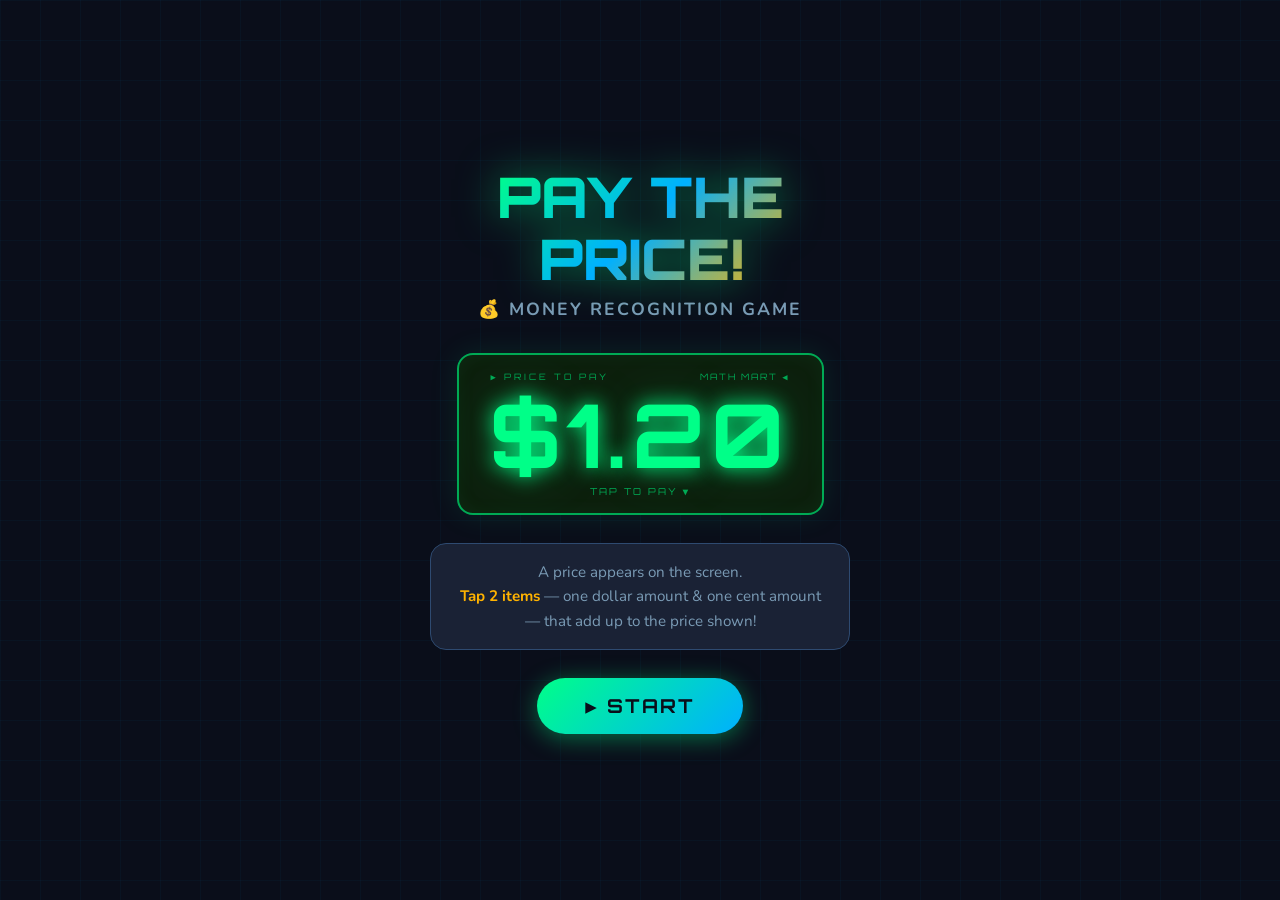
==== index.html @ 7e90ae88 "Add files via upload" ====
<!DOCTYPE html>
<html lang="en">
<head>
<meta charset="UTF-8">
<meta name="viewport" content="width=device-width, initial-scale=1.0, user-scalable=no">
<title>Pay the Price! 💰</title>
<link href="https://fonts.googleapis.com/css2?family=Orbitron:wght@400;700;900&family=Nunito:wght@400;700;800;900&display=swap" rel="stylesheet">
<style>
  /* ===== CSS VARIABLES ===== */
  :root {
    --bg: #0a0e1a;
    --panel: #111827;
    --panel2: #1a2235;
    --vfd-bg: #0d1f0d;
    --vfd-glow: #00ff88;
    --vfd-dim: #00aa55;
    --amber: #ffb300;
    --amber-glow: #ff8c00;
    --red: #ff3d5a;
    --green: #00e676;
    --blue: #00b0ff;
    --card-bg: #1e2d45;
    --card-border: #2e4a70;
    --card-hover: #243555;
    --selected: #00b0ff;
    --selected-bg: #0a2540;
    --correct: #00e676;
    --wrong: #ff3d5a;
    --text: #e8f4ff;
    --text-dim: #7a9bb5;
    --shadow: 0 8px 32px rgba(0,0,0,0.6);
    --radius: 16px;
    --radius-sm: 10px;
  }

  /* ===== RESET & BASE ===== */
  *, *::before, *::after { box-sizing: border-box; margin: 0; padding: 0; }

  html, body {
    width: 100%; height: 100%;
    /* Account for CodePen's ~45px top bar */
    max-height: 100dvh;
    overflow: hidden;
    background: var(--bg);
    font-family: 'Nunito', sans-serif;
    color: var(--text);
    -webkit-tap-highlight-color: transparent;
    user-select: none;
  }

  /* ===== SCREEN SYSTEM ===== */
  .screen {
    position: absolute;
    inset: 0;
    display: flex;
    flex-direction: column;
    align-items: center;
    justify-content: center;
    opacity: 0;
    pointer-events: none;
    transition: opacity 0.4s ease;
  }
  .screen.active {
    opacity: 1;
    pointer-events: all;
  }

  /* ===== BACKGROUND GRID ===== */
  body::before {
    content: '';
    position: fixed;
    inset: 0;
    background-image:
      linear-gradient(rgba(0,176,255,0.04) 1px, transparent 1px),
      linear-gradient(90deg, rgba(0,176,255,0.04) 1px, transparent 1px);
    background-size: 40px 40px;
    pointer-events: none;
    z-index: 0;
  }

  /* ===== LOADING SCREEN ===== */
  #loadingScreen {
    z-index: 100;
    background: var(--bg);
    gap: 24px;
  }
  .loader-title {
    font-family: 'Orbitron', monospace;
    font-size: clamp(1.4rem, 4vw, 2.2rem);
    font-weight: 900;
    color: var(--vfd-glow);
    text-shadow: 0 0 20px var(--vfd-glow);
    letter-spacing: 2px;
  }
  .loader-bar-wrap {
    width: min(320px, 80vw);
    height: 8px;
    background: #1a2235;
    border-radius: 4px;
    overflow: hidden;
    border: 1px solid #2e4a70;
  }
  .loader-bar {
    height: 100%;
    width: 0%;
    background: linear-gradient(90deg, var(--vfd-glow), var(--blue));
    border-radius: 4px;
    transition: width 0.2s ease;
    box-shadow: 0 0 10px var(--vfd-glow);
  }
  .loader-label {
    font-size: 0.85rem;
    color: var(--text-dim);
    font-weight: 700;
    letter-spacing: 1px;
  }

  /* ===== START SCREEN ===== */
  #startScreen {
    z-index: 10;
    gap: 0;
    padding: 20px;
  }
  .start-logo {
    font-family: 'Orbitron', monospace;
    font-weight: 900;
    font-size: clamp(1.8rem, 6vw, 3.5rem);
    background: linear-gradient(135deg, var(--vfd-glow) 0%, var(--blue) 50%, var(--amber) 100%);
    -webkit-background-clip: text;
    -webkit-text-fill-color: transparent;
    background-clip: text;
    text-shadow: none;
    filter: drop-shadow(0 0 20px rgba(0,255,136,0.5));
    text-align: center;
    line-height: 1.1;
    margin-bottom: 8px;
  }
  .start-tagline {
    font-size: clamp(0.9rem, 2.5vw, 1.1rem);
    color: var(--text-dim);
    font-weight: 700;
    letter-spacing: 2px;
    text-transform: uppercase;
    margin-bottom: 32px;
    text-align: center;
  }
  .start-demo {
    background: var(--vfd-bg);
    border: 2px solid var(--vfd-dim);
    border-radius: var(--radius);
    padding: 16px 32px;
    margin-bottom: 28px;
    text-align: center;
    box-shadow: 0 0 30px rgba(0,255,136,0.1), inset 0 0 20px rgba(0,255,136,0.05);
  }
  .start-demo-label {
    font-family: 'Orbitron', monospace;
    font-size: 0.7rem;
    color: var(--vfd-dim);
    letter-spacing: 3px;
    margin-bottom: 4px;
  }
  .start-demo-price {
    font-family: 'Orbitron', monospace;
    font-size: clamp(2rem, 6vw, 3rem);
    color: var(--vfd-glow);
    font-weight: 700;
    text-shadow: 0 0 20px var(--vfd-glow), 0 0 40px rgba(0,255,136,0.3);
    letter-spacing: 4px;
  }
  .instructions {
    background: var(--panel2);
    border: 1px solid var(--card-border);
    border-radius: var(--radius);
    padding: 16px 20px;
    margin-bottom: 28px;
    max-width: 420px;
    width: 100%;
  }
  .instructions p {
    font-size: clamp(0.85rem, 2.2vw, 0.95rem);
    color: var(--text-dim);
    line-height: 1.6;
    text-align: center;
  }
  .instructions strong { color: var(--amber); }

  .btn-start {
    font-family: 'Orbitron', monospace;
    font-size: clamp(1rem, 3vw, 1.2rem);
    font-weight: 700;
    letter-spacing: 2px;
    color: var(--bg);
    background: linear-gradient(135deg, var(--vfd-glow), var(--blue));
    border: none;
    border-radius: 50px;
    padding: 16px 48px;
    cursor: pointer;
    transition: transform 0.15s, box-shadow 0.15s, filter 0.15s;
    box-shadow: 0 4px 24px rgba(0,255,136,0.4), 0 0 0 0 rgba(0,255,136,0);
    min-height: 56px;
    min-width: 180px;
  }
  .btn-start:hover { transform: translateY(-2px); filter: brightness(1.1); box-shadow: 0 8px 32px rgba(0,255,136,0.5); }
  .btn-start:active { transform: translateY(0px) scale(0.97); }

  /* ===== GAME SCREEN ===== */
  #gameScreen {
    z-index: 10;
    justify-content: flex-start;
    padding: 0;
    gap: 0;
  }
  .game-wrapper {
    width: 100%;
    height: 100%;
    display: flex;
    flex-direction: column;
    padding: 8px 10px 6px;
    gap: 7px;
    max-width: 600px;
    margin: 0 auto;
  }



  /* ===== SEGMENTED PROGRESS BAR ===== */
  .seg-progress {
    display: flex;
    gap: 4px;
    flex-shrink: 0;
    align-items: center;
  }
  .seg {
    flex: 1;
    height: 28px;
    border-radius: 6px;
    background: var(--panel2);
    border: 1.5px solid var(--card-border);
    display: flex;
    align-items: center;
    justify-content: center;
    font-family: 'Orbitron', monospace;
    font-size: 0.6rem;
    font-weight: 700;
    color: var(--text-dim);
    transition: background 0.35s ease, border-color 0.35s ease, color 0.35s ease, box-shadow 0.35s ease;
    overflow: hidden;
  }
  .seg.done {
    background: var(--vfd-glow);
    border-color: var(--vfd-glow);
    color: #0a0e1a;
    box-shadow: 0 0 8px rgba(0,255,136,0.5);
  }
  .seg.done .seg-num { display: none; }
  .seg.done::after { content: '✓'; font-size: 0.72rem; font-weight: 900; }

  /* VFD DISPLAY */
  .vfd-display {
    background: var(--vfd-bg);
    border: 2px solid var(--vfd-dim);
    border-radius: var(--radius);
    padding: 14px 16px;
    text-align: center;
    flex-shrink: 0;
    position: relative;
    box-shadow: 0 0 24px rgba(0,255,136,0.12), inset 0 0 16px rgba(0,255,136,0.05);
    overflow: hidden;
  }
  .vfd-display::before {
    content: '';
    position: absolute;
    inset: 0;
    background: repeating-linear-gradient(
      0deg,
      transparent,
      transparent 3px,
      rgba(0,0,0,0.1) 3px,
      rgba(0,0,0,0.1) 4px
    );
    pointer-events: none;
  }
  .vfd-label-row {
    display: flex;
    justify-content: space-between;
    align-items: center;
    margin-bottom: 4px;
  }
  .vfd-label {
    font-family: 'Orbitron', monospace;
    font-size: 0.55rem;
    color: var(--vfd-dim);
    letter-spacing: 3px;
    text-transform: uppercase;
  }
  .vfd-store {
    font-family: 'Orbitron', monospace;
    font-size: 0.55rem;
    color: var(--vfd-dim);
    letter-spacing: 2px;
  }
  .vfd-price {
    font-family: 'Orbitron', monospace;
    font-size: clamp(3rem, 11vw, 5.5rem);
    font-weight: 700;
    color: var(--vfd-glow);
    text-shadow: 0 0 20px var(--vfd-glow), 0 0 60px rgba(0,255,136,0.2);
    letter-spacing: 6px;
    line-height: 1.1;
    transition: all 0.2s ease;
  }
  .vfd-price.flash {
    animation: priceFlash 0.4s ease;
  }
  @keyframes priceFlash {
    0% { opacity: 1; }
    30% { opacity: 0.1; color: #fff; }
    60% { opacity: 0.6; }
    100% { opacity: 1; }
  }
  .vfd-subtext {
    font-family: 'Orbitron', monospace;
    font-size: 0.6rem;
    color: var(--vfd-dim);
    letter-spacing: 2px;
    margin-top: 2px;
  }

  /* SELECTION TRAY */
  .selection-tray {
    display: flex;
    align-items: center;
    justify-content: center;
    gap: 12px;
    flex-shrink: 0;
    min-height: 48px;
  }
  .tray-slot {
    width: clamp(70px, 18vw, 100px);
    height: clamp(56px, 14vw, 80px);
    border: 2px dashed var(--card-border);
    border-radius: var(--radius-sm);
    display: flex;
    align-items: center;
    justify-content: center;
    background: var(--panel2);
    position: relative;
    transition: all 0.2s ease;
  }
  .tray-slot.filled {
    border-color: var(--selected);
    border-style: solid;
    background: var(--selected-bg);
    box-shadow: 0 0 14px rgba(0,176,255,0.3);
  }
  .tray-slot img {
    width: 80%;
    height: 80%;
    object-fit: contain;
    filter: drop-shadow(0 2px 6px rgba(0,0,0,0.5));
  }
  .tray-label {
    font-family: 'Orbitron', monospace;
    font-size: clamp(0.6rem, 1.5vw, 0.7rem);
    font-weight: 700;
    color: var(--selected);
    text-align: center;
    margin-top: 4px;
    min-height: 14px;
  }
  .tray-plus {
    font-size: 1.4rem;
    color: var(--card-border);
    font-weight: 900;
  }
  .tray-eq {
    font-size: 1.4rem;
    color: var(--card-border);
    font-weight: 900;
  }
  .tray-total {
    font-family: 'Orbitron', monospace;
    font-size: clamp(0.85rem, 2.5vw, 1rem);
    font-weight: 700;
    color: var(--text-dim);
    min-width: 70px;
    text-align: left;
  }
  .tray-total.match { color: var(--correct); text-shadow: 0 0 10px var(--correct); }
  .tray-wrapper {
    display: flex;
    flex-direction: column;
    align-items: center;
  }

  /* money-grid kept for compatibility but layout now uses .money-zone/.money-row */
  .money-grid { display: none; }
  .money-card {
    background: var(--card-bg);
    border: 2px solid var(--card-border);
    border-radius: var(--radius-sm);
    display: flex;
    align-items: center;
    justify-content: center;
    cursor: pointer;
    transition: transform 0.12s ease, box-shadow 0.12s ease, background 0.12s ease, border-color 0.12s ease;
    padding: 6px;
    position: relative;
    overflow: hidden;
    min-height: 44px;
  }
  .money-card:hover {
    transform: translateY(-2px);
    background: var(--card-hover);
    box-shadow: 0 6px 20px rgba(0,0,0,0.4);
    border-color: #4a7aaa;
  }
  .money-card:active { transform: scale(0.95); }
  .money-card.selected {
    background: var(--selected-bg);
    border-color: var(--selected);
    box-shadow: 0 0 16px rgba(0,176,255,0.35), inset 0 0 12px rgba(0,176,255,0.05);
  }
  .money-card.correct-flash {
    animation: correctFlash 0.5s ease forwards;
  }
  .money-card.wrong-flash {
    animation: wrongFlash 0.5s ease forwards;
  }
  @keyframes correctFlash {
    0% { background: var(--selected-bg); }
    30% { background: rgba(0,230,118,0.3); border-color: var(--correct); box-shadow: 0 0 24px rgba(0,230,118,0.5); }
    100% { background: var(--selected-bg); }
  }
  @keyframes wrongFlash {
    0% { background: var(--selected-bg); }
    30% { background: rgba(255,61,90,0.3); border-color: var(--wrong); box-shadow: 0 0 24px rgba(255,61,90,0.5); }
    100% { background: var(--card-bg); border-color: var(--card-border); }
  }
  .money-card.disabled {
    opacity: 0.4;
    cursor: not-allowed;
    pointer-events: none;
  }
  .money-card img {
    width: 100%;
    height: 100%;
    object-fit: contain;
    filter: drop-shadow(0 2px 6px rgba(0,0,0,0.4));
    pointer-events: none;
    display: block;
  }
  /* Coins (all cents + $1 coin) are smaller than notes — scale down */
  .money-card.cents-type img,
  .money-card.coin-type img {
    width: 72%;
    height: 72%;
  }
  /* Hide labels — image-only cards */
  .money-card-label { display: none; }
  .money-card.cents-type { border-color: rgba(255,179,0,0.25); }
  .money-card.dollars-type { border-color: rgba(0,176,255,0.2); }
  .money-card.coin-type { border-color: rgba(0,176,255,0.2); }

  /* ===== MONEY ZONE SEPARATOR ===== */
  .money-zone {
    flex: 1;
    min-height: 0;
    display: flex;
    flex-direction: column;
    background: #0d1628;
    border: 1.5px solid #1e3050;
    border-radius: var(--radius);
    padding: 8px;
    gap: 6px;
    position: relative;
  }
  .money-zone-label {
    font-family: 'Orbitron', monospace;
    font-size: 0.5rem;
    font-weight: 700;
    letter-spacing: 3px;
    color: #2a4060;
    text-align: center;
    text-transform: uppercase;
    flex-shrink: 0;
  }
  .money-row {
    display: grid;
    grid-template-columns: repeat(4, 1fr);
    gap: 6px;
    flex: 1;
    min-height: 0;
  }

  /* FEEDBACK OVERLAY */
  .feedback-overlay {
    position: absolute;
    inset: 0;
    display: flex;
    flex-direction: column;
    align-items: center;
    justify-content: center;
    gap: 8px;
    background: rgba(10,14,26,0.88);
    border-radius: var(--radius);
    opacity: 0;
    pointer-events: none;
    transition: opacity 0.2s ease;
    z-index: 20;
    backdrop-filter: blur(4px);
  }
  .feedback-overlay.show { opacity: 1; pointer-events: all; }
  .feedback-emoji { font-size: clamp(2.5rem, 8vw, 4rem); animation: popIn 0.3s cubic-bezier(0.34,1.56,0.64,1); }
  .feedback-msg {
    font-family: 'Orbitron', monospace;
    font-size: clamp(1.2rem, 4vw, 1.8rem);
    font-weight: 900;
    letter-spacing: 2px;
    text-align: center;
  }
  .feedback-msg.correct { color: var(--correct); text-shadow: 0 0 20px var(--correct); }
  .feedback-msg.wrong { color: var(--wrong); text-shadow: 0 0 20px var(--wrong); }
  .feedback-sub {
    font-size: clamp(0.75rem, 2vw, 0.9rem);
    color: var(--text-dim);
    font-weight: 700;
    text-align: center;
  }
  .btn-next {
    font-family: 'Orbitron', monospace;
    font-size: 0.9rem;
    font-weight: 700;
    letter-spacing: 1px;
    color: var(--bg);
    background: var(--vfd-glow);
    border: none;
    border-radius: 50px;
    padding: 12px 32px;
    cursor: pointer;
    margin-top: 8px;
    min-height: 48px;
    transition: transform 0.15s, filter 0.15s;
    box-shadow: 0 4px 16px rgba(0,255,136,0.3);
  }
  .btn-next:hover { filter: brightness(1.1); transform: translateY(-1px); }
  .btn-next:active { transform: scale(0.96); }
  @keyframes popIn {
    0% { transform: scale(0); }
    100% { transform: scale(1); }
  }

  /* RESULT SCREEN */
  #resultScreen {
    z-index: 10;
    gap: 20px;
    padding: 20px;
  }
  .result-trophy { font-size: clamp(3rem, 10vw, 5rem); animation: bounce 0.6s cubic-bezier(0.34,1.56,0.64,1); }
  @keyframes bounce {
    0% { transform: scale(0) rotate(-10deg); }
    100% { transform: scale(1) rotate(0deg); }
  }
  .result-title {
    font-family: 'Orbitron', monospace;
    font-size: clamp(1.4rem, 5vw, 2.2rem);
    font-weight: 900;
    color: var(--vfd-glow);
    text-shadow: 0 0 20px var(--vfd-glow);
    letter-spacing: 3px;
    text-align: center;
  }
  .result-score-wrap {
    background: var(--panel2);
    border: 1px solid var(--card-border);
    border-radius: var(--radius);
    padding: 20px 32px;
    text-align: center;
  }
  .result-score-label { font-size: 0.75rem; font-weight: 800; color: var(--text-dim); letter-spacing: 3px; text-transform: uppercase; margin-bottom: 4px; }
  .result-score-num {
    font-family: 'Orbitron', monospace;
    font-size: clamp(2.5rem, 8vw, 4rem);
    font-weight: 900;
    color: var(--amber);
    text-shadow: 0 0 20px rgba(255,179,0,0.5);
  }
  .result-sub { font-size: 0.9rem; color: var(--text-dim); font-weight: 700; margin-top: 4px; }
  .result-stars { font-size: 2rem; letter-spacing: 4px; margin-top: 4px; }
  .btn-play-again {
    font-family: 'Orbitron', monospace;
    font-size: clamp(0.9rem, 2.5vw, 1.1rem);
    font-weight: 700;
    letter-spacing: 2px;
    color: var(--bg);
    background: linear-gradient(135deg, var(--vfd-glow), var(--blue));
    border: none;
    border-radius: 50px;
    padding: 16px 40px;
    cursor: pointer;
    transition: transform 0.15s, filter 0.15s, box-shadow 0.15s;
    box-shadow: 0 4px 24px rgba(0,255,136,0.4);
    min-height: 56px;
    min-width: 180px;
  }
  .btn-play-again:hover { transform: translateY(-2px); filter: brightness(1.1); }
  .btn-play-again:active { transform: scale(0.97); }

  /* PARTICLES */
  .particle {
    position: fixed;
    pointer-events: none;
    font-size: 1.4rem;
    z-index: 999;
    animation: particleFly 0.8s ease-out forwards;
  }
  @keyframes particleFly {
    0% { transform: translate(0, 0) scale(1); opacity: 1; }
    100% { transform: translate(var(--dx), var(--dy)) scale(0.3); opacity: 0; }
  }



  /* RESPONSIVE TWEAKS */
  .screen { top: 0; }

  @media (max-height: 620px) {
    .game-wrapper { padding: 5px 8px 4px; gap: 5px; }
    .vfd-display { padding: 6px 12px; }
    .vfd-price { font-size: clamp(1.8rem, 6vw, 2.8rem); }
    .seg { height: 22px; font-size: 0.55rem; }
    .money-zone { padding: 5px; gap: 4px; }
    .money-row { gap: 4px; }
    .tray-slot { width: clamp(52px, 14vw, 76px); height: clamp(42px, 11vw, 62px); }
  }
</style>
</head>
<body>

<!-- ===== LOADING SCREEN ===== -->
<div class="screen active" id="loadingScreen">
  <div class="loader-title">PAY THE PRICE!</div>
  <div class="loader-bar-wrap"><div class="loader-bar" id="loaderBar"></div></div>
  <div class="loader-label" id="loaderLabel">LOADING ASSETS...</div>
</div>

<!-- ===== START SCREEN ===== -->
<div class="screen" id="startScreen">
  <div class="start-logo">PAY THE<br>PRICE!</div>
  <div class="start-tagline">💰 Money Recognition Game</div>
  <div class="start-demo">
    <div class="vfd-label-row">
      <div class="vfd-label">▶ PRICE TO PAY</div>
      <div class="vfd-store">MATH MART ◀</div>
    </div>
    <div class="vfd-price">$1.20</div>
    <div class="vfd-subtext">TAP TO PAY ▼</div>
  </div>
  <div class="instructions">
    <p>A price appears on the screen.<br>
    <strong>Tap 2 items</strong> — one dollar amount &amp; one cent amount — that add up to the price shown!</p>
  </div>
  <button class="btn-start" id="btnStart" onclick="startGame()">▶ START</button>
</div>

<!-- ===== GAME SCREEN ===== -->
<div class="screen" id="gameScreen">
  <div class="game-wrapper">

    <!-- Segmented Progress Bar -->
    <div class="seg-progress" id="segProgress"></div>

    <!-- VFD Display -->
    <div class="vfd-display">
      <div class="vfd-label-row">
        <div class="vfd-label">▶ PRICE TO PAY</div>
        <div class="vfd-store">MATH MART ◀</div>
      </div>
      <div class="vfd-price" id="priceDisplay">$1.05</div>
      <div class="vfd-subtext" id="vfdSub">SELECT YOUR PAYMENT ▼</div>
    </div>

    <!-- Selection Tray -->
    <div class="selection-tray">
      <div style="display:flex;flex-direction:column;align-items:center;">
        <div class="tray-slot" id="tray0"></div>
        <div class="tray-label" id="trayLabel0"></div>
      </div>
      <div class="tray-plus">+</div>
      <div style="display:flex;flex-direction:column;align-items:center;">
        <div class="tray-slot" id="tray1"></div>
        <div class="tray-label" id="trayLabel1"></div>
      </div>
      <div class="tray-eq">=</div>
      <div class="tray-total" id="trayTotal">?</div>
    </div>

    <!-- Money Zone: fixed positions, dollars top / cents bottom -->
    <div class="money-zone">
      <div class="money-zone-label">choose your payment</div>
      <!-- Row 1: dollar notes/coins ($1, $2, $5, $10) -->
      <div class="money-row" id="dollarRow"></div>
      <!-- Row 2: cent coins (5c, 10c, 20c, 50c) -->
      <div class="money-row" id="centRow"></div>
    </div>

    <!-- Feedback Overlay -->
    <div class="feedback-overlay" id="feedbackOverlay">
      <div class="feedback-emoji" id="feedbackEmoji">✅</div>
      <div class="feedback-msg" id="feedbackMsg">CORRECT!</div>
      <div class="feedback-sub" id="feedbackSub"></div>
      <button class="btn-next" id="btnNext" onclick="nextRound()">NEXT →</button>
    </div>
  </div>
</div>

<!-- ===== RESULT SCREEN ===== -->
<div class="screen" id="resultScreen">
  <div class="result-trophy" id="resultTrophy">🏆</div>
  <div class="result-title" id="resultTitle">GREAT JOB!</div>
  <div class="result-score-wrap">
    <div class="result-score-label">Final Score</div>
    <div class="result-score-num" id="finalScore">0</div>
    <div class="result-sub" id="resultSub">out of 10 rounds</div>
    <div class="result-stars" id="resultStars">⭐⭐⭐</div>
  </div>
  <button class="btn-play-again" onclick="restartGame()">▶ PLAY AGAIN</button>
</div>

<script>
// ===================================================
// ASSET DEFINITIONS
// ===================================================
const MONEY = [
  { id: 'c5',   label: '5¢',   value: 5,    cents: true,  img: 'https://i.postimg.cc/k4Wpcs5P/5-cents.png' },
  { id: 'c10',  label: '10¢',  value: 10,   cents: true,  img: 'https://i.postimg.cc/tTFM5kgy/10-cents.png' },
  { id: 'c20',  label: '20¢',  value: 20,   cents: true,  img: 'https://i.postimg.cc/bJ1BTgvq/20-cents.png' },
  { id: 'c50',  label: '50¢',  value: 50,   cents: true,  img: 'https://i.postimg.cc/FR0BZpK9/50-cents.png' },
  { id: 'd1',   label: '$1',   value: 100,  cents: false, img: 'https://i.postimg.cc/Jnj2qxhL/1-dollar.png' },
  { id: 'd2',   label: '$2',   value: 200,  cents: false, img: 'https://i.postimg.cc/MT1FD5Gk/2-dollars.png' },
  { id: 'd5',   label: '$5',   value: 500,  cents: false, img: 'https://i.postimg.cc/XJ9z8Lv0/5-dollars.png' },
  { id: 'd10',  label: '$10',  value: 1000, cents: false, img: 'https://i.postimg.cc/bJ1BTgvp/10-dollars.png' },
];

const DOLLAR_ITEMS = MONEY.filter(m => !m.cents);
const CENT_ITEMS   = MONEY.filter(m => m.cents);

// ===================================================
// GAME STATE
// ===================================================
let state = {
  score: 0,
  round: 0,
  lives: 3,
  totalRounds: 10,
  currentPrice: 0,
  correctDollar: null,
  correctCent: null,
  selection: [],        // array of up to 2 selected money IDs
  locked: false,
  currentOptions: [],
};

// ===================================================
// PRELOAD ASSETS
// ===================================================
function preloadAssets() {
  const bar = document.getElementById('loaderBar');
  const label = document.getElementById('loaderLabel');
  const imgs = MONEY.map(m => m.img);
  let loaded = 0;

  return new Promise((resolve) => {
    if (imgs.length === 0) { resolve(); return; }
    imgs.forEach(src => {
      const img = new Image();
      img.onload = img.onerror = () => {
        loaded++;
        const pct = Math.round((loaded / imgs.length) * 100);
        bar.style.width = pct + '%';
        label.textContent = `LOADING... ${pct}%`;
        if (loaded === imgs.length) {
          label.textContent = 'READY!';
          setTimeout(resolve, 400);
        }
      };
      img.src = src;
    });
  });
}

// ===================================================
// SCREEN MANAGEMENT
// ===================================================
function showScreen(id) {
  document.querySelectorAll('.screen').forEach(s => s.classList.remove('active'));
  document.getElementById(id).classList.add('active');
}

// ===================================================
// GENERATE ROUND
// ===================================================
function generateRound() {
  // Pick a random dollar item and a random cent item
  const dollar = DOLLAR_ITEMS[Math.floor(Math.random() * DOLLAR_ITEMS.length)];
  const cent   = CENT_ITEMS[Math.floor(Math.random() * CENT_ITEMS.length)];
  const total  = dollar.value + cent.value;

  state.correctDollar = dollar;
  state.correctCent   = cent;
  state.currentPrice  = total;
  state.selection     = [];
  state.locked        = false;
  // All 8 cards are always visible — no options list needed
}

function shuffleArray(arr) {
  const a = [...arr];
  for (let i = a.length - 1; i > 0; i--) {
    const j = Math.floor(Math.random() * (i + 1));
    [a[i], a[j]] = [a[j], a[i]];
  }
  return a;
}

// ===================================================
// RENDER GAME UI
// ===================================================
function renderGame() {
  // Price display
  const dollars = Math.floor(state.currentPrice / 100);
  const cents   = state.currentPrice % 100;
  const priceStr = `$${dollars}.${String(cents).padStart(2, '0')}`;
  const el = document.getElementById('priceDisplay');
  el.textContent = priceStr;
  el.classList.remove('flash');
  void el.offsetWidth;
  el.classList.add('flash');

  // Clear any selected/flash states from previous round
  document.querySelectorAll('.money-card').forEach(card => {
    card.classList.remove('selected', 'correct-flash', 'wrong-flash');
  });

  // Tray
  renderTray();

  // Progress
  renderProgress();

  // Hide feedback
  document.getElementById('feedbackOverlay').classList.remove('show');
  document.getElementById('vfdSub').textContent = 'SELECT YOUR PAYMENT ▼';
}

// Build the segmented progress bar DOM (called once at game start)
function buildProgress() {
  const container = document.getElementById('segProgress');
  container.innerHTML = '';
  for (let i = 1; i <= state.totalRounds; i++) {
    const seg = document.createElement('div');
    seg.className = 'seg';
    seg.id = `seg${i}`;
    const num = document.createElement('span');
    num.className = 'seg-num';
    num.textContent = i;
    seg.appendChild(num);
    container.appendChild(seg);
  }
}

// Light up segments equal to current score
function renderProgress() {
  for (let i = 1; i <= state.totalRounds; i++) {
    const seg = document.getElementById(`seg${i}`);
    if (!seg) continue;
    if (i <= state.score) seg.classList.add('done');
    else seg.classList.remove('done');
  }
}

function renderTray() {
  const sel = state.selection;
  const slots = [document.getElementById('tray0'), document.getElementById('tray1')];
  const labels = [document.getElementById('trayLabel0'), document.getElementById('trayLabel1')];
  const totalEl = document.getElementById('trayTotal');

  slots.forEach((slot, i) => {
    slot.innerHTML = '';
    labels[i].textContent = '';
    if (sel[i]) {
      const m = MONEY.find(x => x.id === sel[i]);
      if (m) {
        slot.classList.add('filled');
        const img = document.createElement('img');
        img.src = m.img;
        img.alt = m.label;
        slot.appendChild(img);
        labels[i].textContent = m.label;
      }
    } else {
      slot.classList.remove('filled');
    }
  });

  // Show running total
  if (sel.length === 0) {
    totalEl.textContent = '?';
    totalEl.className = 'tray-total';
  } else if (sel.length === 1) {
    const m = MONEY.find(x => x.id === sel[0]);
    const val = m ? m.value : 0;
    totalEl.textContent = formatMoney(val);
    totalEl.className = 'tray-total';
  } else {
    const vals = sel.map(id => { const m = MONEY.find(x => x.id === id); return m ? m.value : 0; });
    const sum = vals[0] + vals[1];
    totalEl.textContent = formatMoney(sum);
    totalEl.className = sum === state.currentPrice ? 'tray-total match' : 'tray-total';
  }
}

function renderGrid() {
  // Fixed order: dollars top row, cents bottom row — positions never change
  const DOLLAR_ORDER = ['d1', 'd2', 'd5', 'd10'];
  const CENT_ORDER   = ['c5', 'c10', 'c20', 'c50'];

  function buildRow(rowId, ids) {
    const row = document.getElementById(rowId);
    row.innerHTML = '';
    ids.forEach(id => {
      const m = MONEY.find(x => x.id === id);
      const card = document.createElement('div');
      // $1 is a coin — use coin-type sizing; $2/$5/$10 are notes
      const isCoin = (id === 'd1') || m.cents;
      const typeClass = m.cents ? 'cents-type' : (id === 'd1' ? 'coin-type' : 'dollars-type');
      card.className = `money-card ${typeClass}`;
      card.dataset.id = id;

      const img = document.createElement('img');
      img.src = m.img;
      img.alt = m.label;
      card.appendChild(img);

      card.addEventListener('click', () => onCardClick(id));
      card.addEventListener('touchend', (e) => { e.preventDefault(); onCardClick(id); }, { passive: false });

      row.appendChild(card);
    });
  }

  buildRow('dollarRow', DOLLAR_ORDER);
  buildRow('centRow',   CENT_ORDER);
}

function formatMoney(cents) {
  const d = Math.floor(cents / 100);
  const c = cents % 100;
  return `$${d}.${String(c).padStart(2, '0')}`;
}

// ===================================================
// CARD CLICK LOGIC
// ===================================================
function onCardClick(id) {
  if (state.locked) return;

  const m = MONEY.find(x => x.id === id);
  if (!m) return;

  const sel = state.selection;
  const idx = sel.indexOf(id);

  // Deselect if already selected
  if (idx !== -1) {
    sel.splice(idx, 1);
    updateCardSelected(id, false);
    renderTray();
    return;
  }

  // Can only select 2 items; enforce: 1 dollar + 1 cent
  if (sel.length >= 2) return;

  // Check type constraint: if we already have a dollar, only allow cent (and vice versa)
  if (sel.length === 1) {
    const existing = MONEY.find(x => x.id === sel[0]);
    if (existing.cents === m.cents) {
      // Same type — show a shake or ignore
      shakeCard(id);
      return;
    }
  }

  sel.push(id);
  updateCardSelected(id, true);
  renderTray();

  // Auto-check when 2 selected
  if (sel.length === 2) {
    setTimeout(checkAnswer, 300);
  }
}

function updateCardSelected(id, selected) {
  document.querySelectorAll('.money-card').forEach(card => {
    if (card.dataset.id === id) {
      if (selected) card.classList.add('selected');
      else card.classList.remove('selected');
    }
  });
}

function shakeCard(id) {
  document.querySelectorAll('.money-card').forEach(card => {
    if (card.dataset.id === id) {
      card.style.animation = 'wrongFlash 0.3s ease';
      setTimeout(() => { card.style.animation = ''; }, 300);
    }
  });
}

// ===================================================
// CHECK ANSWER
// ===================================================
function checkAnswer() {
  state.locked = true;
  const sel = state.selection;
  const vals = sel.map(id => { const m = MONEY.find(x => x.id === id); return m ? m.value : 0; });
  const sum = vals[0] + vals[1];
  const correct = sum === state.currentPrice;

  // Flash cards
  sel.forEach(id => {
    document.querySelectorAll('.money-card').forEach(card => {
      if (card.dataset.id === id) {
        card.classList.add(correct ? 'correct-flash' : 'wrong-flash');
      }
    });
  });

  setTimeout(() => showFeedback(correct, sum), 400);
}

function showFeedback(correct, sum) {
  const overlay = document.getElementById('feedbackOverlay');
  const emoji   = document.getElementById('feedbackEmoji');
  const msg     = document.getElementById('feedbackMsg');
  const sub     = document.getElementById('feedbackSub');
  const vfdsub  = document.getElementById('vfdSub');

  if (correct) {
    state.score++;
    renderProgress(); // light up the new segment immediately
    playCorrectSound();
    emoji.textContent = ['🎉','✅','💰','🤑','⭐'][Math.floor(Math.random()*5)];
    msg.textContent = ['CORRECT!','NICE ONE!','WELL DONE!','PERFECT!'][Math.floor(Math.random()*4)];
    msg.className = 'feedback-msg correct';
    sub.textContent = `${formatMoney(sum)} — That's the right amount!`;
    vfdsub.textContent = '✓ PAYMENT ACCEPTED ✓';
    spawnParticles(true);
  } else {
    state.lives = Math.max(0, state.lives - 1);

    emoji.textContent = ['❌','💔','🙈','😬'][Math.floor(Math.random()*4)];
    msg.textContent = ['TRY AGAIN!','NOT QUITE!','OOPS!','KEEP GOING!'][Math.floor(Math.random()*4)];
    msg.className = 'feedback-msg wrong';
    const dLabel = state.correctDollar.label;
    const cLabel = state.correctCent.label;
    sub.textContent = `The answer was ${dLabel} + ${cLabel} = ${formatMoney(state.currentPrice)}`;
    vfdsub.textContent = '✗ PAYMENT DECLINED ✗';
  }

  overlay.classList.add('show');

  if (state.round >= state.totalRounds) {
    document.getElementById('btnNext').textContent = 'FINISH →';
  } else {
    document.getElementById('btnNext').textContent = 'NEXT →';
  }
}

// ===================================================
// PARTICLES
// ===================================================
function spawnParticles(positive) {
  const emojis = positive
    ? ['💰','⭐','✨','🌟','💵','🎉']
    : ['💔','😬'];
  const count = positive ? 6 : 2;
  for (let i = 0; i < count; i++) {
    setTimeout(() => {
      const p = document.createElement('div');
      p.className = 'particle';
      p.textContent = emojis[Math.floor(Math.random() * emojis.length)];
      const x = 20 + Math.random() * 60;
      const y = 20 + Math.random() * 60;
      const dx = (Math.random() - 0.5) * 200;
      const dy = -(50 + Math.random() * 150);
      p.style.cssText = `left:${x}vw;top:${y}vh;--dx:${dx}px;--dy:${dy}px;animation-delay:${Math.random()*0.2}s`;
      document.body.appendChild(p);
      setTimeout(() => p.remove(), 900);
    }, i * 80);
  }
}

// ===================================================
// SOUND EFFECTS (Web Audio API — no external files)
// ===================================================
let audioCtx = null;

function getAudioCtx() {
  if (!audioCtx) audioCtx = new (window.AudioContext || window.webkitAudioContext)();
  return audioCtx;
}

function playCorrectSound() {
  try {
    const ctx = getAudioCtx();
    // Two-note ascending chime: C5 → E5
    const notes = [523.25, 659.25, 783.99];
    notes.forEach((freq, i) => {
      const osc  = ctx.createOscillator();
      const gain = ctx.createGain();
      osc.connect(gain);
      gain.connect(ctx.destination);
      osc.type = 'sine';
      osc.frequency.setValueAtTime(freq, ctx.currentTime);
      const start = ctx.currentTime + i * 0.13;
      gain.gain.setValueAtTime(0, start);
      gain.gain.linearRampToValueAtTime(0.22, start + 0.02);
      gain.gain.exponentialRampToValueAtTime(0.001, start + 0.4);
      osc.start(start);
      osc.stop(start + 0.42);
    });
  } catch(e) { /* audio blocked — fail silently */ }
}

// ===================================================
// GAME FLOW
// ===================================================
function startGame() {
  state.score  = 0;
  state.round  = 0;
  state.lives  = 3;
  state.locked = false;
  document.getElementById('btnNext').textContent = 'NEXT →';
  showScreen('gameScreen');
  buildProgress(); // create the 10 segments
  renderGrid();    // build the fixed money grid once
  nextRound();
}

function nextRound() {
  if (state.round >= state.totalRounds) {
    showResult();
    return;
  }

  state.round++;
  generateRound();
  renderGame();
}

function showResult() {
  const score = state.score;
  const total = state.totalRounds;
  document.getElementById('finalScore').textContent = `${score}`;
  document.getElementById('resultSub').textContent = `out of ${total} correct`;

  let trophy = '🏆', title = 'AMAZING!', stars = '⭐⭐⭐';
  if (score >= 9)       { trophy = '🏆'; title = 'AMAZING!';   stars = '⭐⭐⭐'; }
  else if (score >= 7)  { trophy = '🥈'; title = 'GREAT JOB!'; stars = '⭐⭐'; }
  else if (score >= 5)  { trophy = '🥉'; title = 'GOOD WORK!'; stars = '⭐'; }
  else                  { trophy = '💪'; title = 'KEEP TRYING!'; stars = '🔄'; }

  document.getElementById('resultTrophy').textContent = trophy;
  document.getElementById('resultTitle').textContent = title;
  document.getElementById('resultStars').textContent = stars;

  showScreen('resultScreen');
  if (score >= 5) spawnParticles(true);
}

function restartGame() {
  startGame();
}

// ===================================================
// INIT
// ===================================================
window.addEventListener('DOMContentLoaded', async () => {
  await preloadAssets();
  showScreen('startScreen');
});
</script>
</body>
</html>
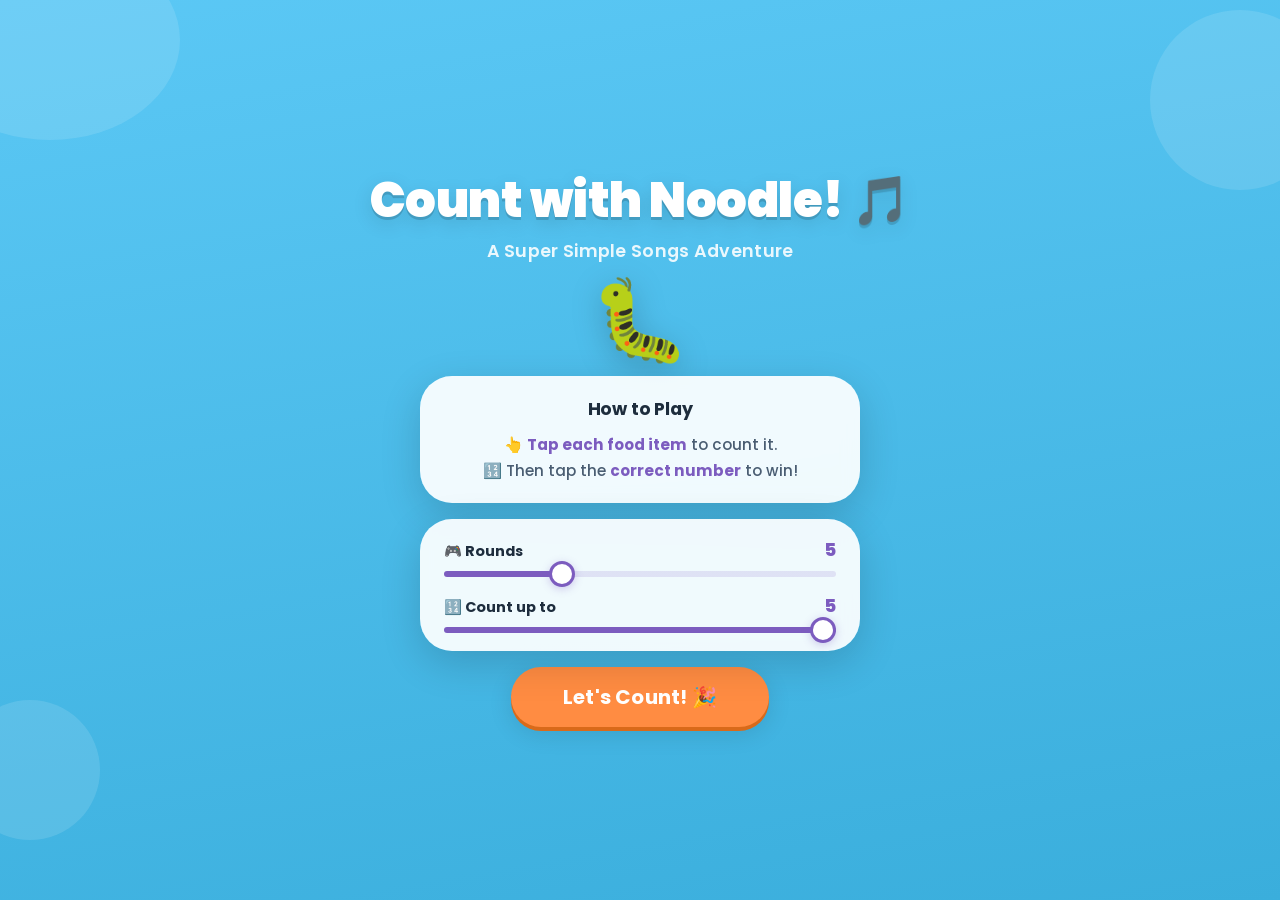
==== commit 862949cf: "Change greeting from 'Hello' to 'Goodbye'" ====
--- a/index.html
+++ b/index.html
@@ -2,1198 +2,1020 @@
 <html lang="en">
 <head>
 <meta charset="UTF-8">
-<meta name="viewport" content="width=device-width, initial-scale=1.0, user-scalable=no">
-<title>Pay the Price! 💰</title>
-<link href="https://fonts.googleapis.com/css2?family=Orbitron:wght@400;700;900&family=Nunito:wght@400;700;800;900&display=swap" rel="stylesheet">
+<meta name="viewport" content="width=device-width, initial-scale=1.0, maximum-scale=1.0, user-scalable=no">
+<title>Count with Noodle!</title>
+<link href="https://fonts.googleapis.com/css2?family=Poppins:wght@500;600;700;800;900&display=swap" rel="stylesheet">
 <style>
-  /* ===== CSS VARIABLES ===== */
+  /* =============================================
+     RESET & BASE
+     ============================================= */
+  *, *::before, *::after { box-sizing: border-box; margin: 0; padding: 0; }
+
   :root {
-    --bg: #0a0e1a;
-    --panel: #111827;
-    --panel2: #1a2235;
-    --vfd-bg: #0d1f0d;
-    --vfd-glow: #00ff88;
-    --vfd-dim: #00aa55;
-    --amber: #ffb300;
-    --amber-glow: #ff8c00;
-    --red: #ff3d5a;
-    --green: #00e676;
-    --blue: #00b0ff;
-    --card-bg: #1e2d45;
-    --card-border: #2e4a70;
-    --card-hover: #243555;
-    --selected: #00b0ff;
-    --selected-bg: #0a2540;
-    --correct: #00e676;
-    --wrong: #ff3d5a;
-    --text: #e8f4ff;
-    --text-dim: #7a9bb5;
-    --shadow: 0 8px 32px rgba(0,0,0,0.6);
-    --radius: 16px;
-    --radius-sm: 10px;
-  }
-
-  /* ===== RESET & BASE ===== */
-  *, *::before, *::after { box-sizing: border-box; margin: 0; padding: 0; }
+    --sky-top:    #5BC8F5;
+    --sky-bot:    #3AAEDC;
+    --cream:      #FFFDF7;
+    --yellow-hi:  rgba(255, 222, 60, 0.52);
+    --yellow-brd: rgba(240, 190, 0, 0.55);
+    --accent:     #FF8C42;
+    --accent-dk:  #D96A1A;
+    --purple:     #7C5CBF;
+    --purple-dk:  #5A3E9A;
+    --green:      #4CAF82;
+    --green-dk:   #2E8A5F;
+    --white:      #FFFFFF;
+    --dark:       #1E2D3D;
+    --mid:        #4A5D72;
+    --light-card: rgba(255,255,255,0.92);
+    --shadow-sm:  0 2px 8px rgba(0,0,0,0.10);
+    --shadow-md:  0 6px 24px rgba(0,0,0,0.12);
+    --shadow-lg:  0 12px 40px rgba(0,0,0,0.16);
+    --radius-lg:  22px;
+    --radius-xl:  32px;
+    --font:       'Poppins', sans-serif;
+  }
 
   html, body {
     width: 100%; height: 100%;
-    /* Account for CodePen's ~45px top bar */
-    max-height: 100dvh;
     overflow: hidden;
-    background: var(--bg);
-    font-family: 'Nunito', sans-serif;
-    color: var(--text);
+    background: linear-gradient(170deg, var(--sky-top) 0%, var(--sky-bot) 100%);
+    font-family: var(--font);
+    touch-action: manipulation;
     -webkit-tap-highlight-color: transparent;
     user-select: none;
   }
 
-  /* ===== SCREEN SYSTEM ===== */
+  /* =============================================
+     SUBTLE BACKGROUND SHAPES
+     ============================================= */
+  .bg-blob {
+    position: fixed;
+    border-radius: 50%;
+    background: rgba(255,255,255,0.12);
+    pointer-events: none;
+  }
+  .bg-blob.b1 { width: 260px; height: 200px; top: -60px; left: -80px; border-radius: 50%; }
+  .bg-blob.b2 { width: 180px; height: 180px; top: 10px;  right: -50px; }
+  .bg-blob.b3 { width: 140px; height: 140px; bottom: 60px; left: -40px; }
+
+  /* =============================================
+     SCREENS
+     ============================================= */
   .screen {
-    position: absolute;
-    inset: 0;
+    position: absolute; inset: 0;
+    display: flex; flex-direction: column;
+    align-items: center; justify-content: center;
+    transition: opacity 0.35s ease;
+    padding: 16px;
+  }
+  .screen.hidden { opacity: 0; pointer-events: none; }
+
+  /* Game screen overrides: top-aligned, no padding (handled per-child) */
+  #gameScreen {
+    justify-content: flex-start;
+    align-items: stretch;
+    padding: 0;
+    padding-top: env(safe-area-inset-top, 0px);
+    padding-bottom: env(safe-area-inset-bottom, 0px);
+    padding-left: env(safe-area-inset-left, 0px);
+    padding-right: env(safe-area-inset-right, 0px);
+  }
+
+  /* =============================================
+     START SCREEN
+     ============================================= */
+  #startScreen { gap: 16px; }
+
+  .logo-title {
+    font-size: clamp(1.9rem, 6.5vw, 3rem);
+    font-weight: 900;
+    color: var(--white);
+    text-shadow: 0 3px 0 rgba(0,0,0,0.15), 0 6px 20px rgba(0,0,0,0.12);
+    letter-spacing: -0.5px;
+    text-align: center;
+    line-height: 1.15;
+  }
+  .logo-sub {
+    font-size: clamp(0.85rem, 2.8vw, 1.1rem);
+    font-weight: 600;
+    color: rgba(255,255,255,0.88);
+    text-align: center;
+    letter-spacing: 0.3px;
+    margin-top: -6px;
+  }
+
+  .noodle-preview {
+    width: clamp(90px, 18vw, 130px);
+    height: clamp(90px, 18vw, 130px);
+    object-fit: contain;
+    filter: drop-shadow(0 8px 16px rgba(0,0,0,0.18));
+    animation: bobFloat 3s ease-in-out infinite;
+  }
+  @keyframes bobFloat {
+    0%, 100% { transform: translateY(0px); }
+    50%       { transform: translateY(-9px); }
+  }
+
+  .start-card {
+    background: var(--light-card);
+    backdrop-filter: blur(8px);
+    border-radius: var(--radius-xl);
+    padding: 20px 26px;
+    max-width: 440px;
+    width: 100%;
+    box-shadow: var(--shadow-lg);
+  }
+  .start-card h2 {
+    font-size: clamp(0.95rem, 2.8vw, 1.1rem);
+    font-weight: 700;
+    color: var(--dark);
+    margin-bottom: 10px;
+    text-align: center;
+    letter-spacing: -0.2px;
+  }
+  .instructions {
+    font-size: clamp(0.82rem, 2.4vw, 0.95rem);
+    color: var(--mid);
+    line-height: 1.7;
+    font-weight: 500;
+    text-align: center;
+  }
+  .instructions strong { color: var(--purple); font-weight: 700; }
+
+  /* Settings block on start screen */
+  .settings-block {
+    background: var(--light-card);
+    backdrop-filter: blur(8px);
+    border-radius: var(--radius-xl);
+    padding: 18px 24px;
+    max-width: 440px;
+    width: 100%;
+    box-shadow: var(--shadow-lg);
+    display: flex;
+    flex-direction: column;
+    gap: 16px;
+  }
+  .setting-row {
+    display: flex;
+    flex-direction: column;
+    gap: 8px;
+  }
+  .setting-header {
+    display: flex;
+    justify-content: space-between;
+    align-items: baseline;
+  }
+  .setting-label {
+    font-size: clamp(0.8rem, 2.4vw, 0.9rem);
+    font-weight: 700;
+    color: var(--dark);
+  }
+  .setting-value {
+    font-size: clamp(0.95rem, 2.8vw, 1.1rem);
+    font-weight: 800;
+    color: var(--purple);
+    min-width: 28px;
+    text-align: right;
+  }
+
+  /* Custom range slider */
+  input[type="range"] {
+    -webkit-appearance: none;
+    appearance: none;
+    width: 100%;
+    height: 6px;
+    border-radius: 99px;
+    outline: none;
+    cursor: pointer;
+    /* Track fill handled via JS background */
+    background: linear-gradient(to right,
+      var(--purple) 0%,
+      var(--purple) var(--fill, 50%),
+      rgba(124,92,191,0.15) var(--fill, 50%),
+      rgba(124,92,191,0.15) 100%
+    );
+  }
+  input[type="range"]::-webkit-slider-thumb {
+    -webkit-appearance: none;
+    appearance: none;
+    width: 26px;
+    height: 26px;
+    border-radius: 50%;
+    background: var(--white);
+    border: 3px solid var(--purple);
+    box-shadow: 0 2px 8px rgba(124,92,191,0.30);
+    cursor: pointer;
+    transition: transform 0.1s, box-shadow 0.1s;
+  }
+  input[type="range"]::-moz-range-thumb {
+    width: 26px;
+    height: 26px;
+    border-radius: 50%;
+    background: var(--white);
+    border: 3px solid var(--purple);
+    box-shadow: 0 2px 8px rgba(124,92,191,0.30);
+    cursor: pointer;
+    transition: transform 0.1s, box-shadow 0.1s;
+  }
+  input[type="range"]:active::-webkit-slider-thumb {
+    transform: scale(1.18);
+    box-shadow: 0 3px 12px rgba(124,92,191,0.40);
+  }
+  input[type="range"]:active::-moz-range-thumb {
+    transform: scale(1.18);
+    box-shadow: 0 3px 12px rgba(124,92,191,0.40);
+  }
+
+  .btn-start {
+    background: var(--accent);
+    color: var(--white);
+    font-family: var(--font);
+    font-size: clamp(1rem, 3.2vw, 1.25rem);
+    font-weight: 700;
+    letter-spacing: 0.2px;
+    border: none;
+    border-radius: 50px;
+    padding: 15px 52px;
+    cursor: pointer;
+    box-shadow: 0 4px 0 var(--accent-dk), var(--shadow-md);
+    transition: transform 0.12s, box-shadow 0.12s;
+    min-height: 54px;
+  }
+  .btn-start:active {
+    transform: translateY(3px);
+    box-shadow: 0 1px 0 var(--accent-dk), 0 2px 8px rgba(0,0,0,0.15);
+  }
+
+  /* =============================================
+     GAME SCREEN
+     ============================================= */
+
+  /* Progress bar */
+  .progress-row {
+    display: flex;
+    gap: 8px;
+    align-items: center;
+    width: 100%;
+    flex-shrink: 0;
+  }
+  .progress-dot {
+    width: 16px; height: 16px;
+    border-radius: 50%;
+    background: rgba(255,255,255,0.30);
+    border: 2px solid rgba(255,255,255,0.55);
+    transition: background 0.3s, border-color 0.3s, transform 0.3s;
+    flex-shrink: 0;
+  }
+  .progress-dot.done {
+    background: #FFD93D;
+    border-color: rgba(220,160,0,0.6);
+    transform: scale(1.18);
+  }
+  .progress-label {
+    font-size: clamp(0.78rem, 2vw, 0.95rem);
+    font-weight: 600;
+    color: rgba(255,255,255,0.85);
+    margin-left: 4px;
+    letter-spacing: 0.1px;
+  }
+
+  /* Character + game area row — fills all remaining vertical space */
+  .game-row {
+    display: flex;
+    align-items: stretch;
+    gap: 12px;
+    width: 100%;
+    flex: 1;
+    min-height: 0;
+  }
+
+  /* Character column — fixed width, full height, centred vertically */
+  .char-col {
     display: flex;
     flex-direction: column;
     align-items: center;
+    justify-content: flex-end;
+    flex-shrink: 0;
+    width: clamp(80px, 15vw, 130px);
+  }
+
+  /* Thought bubble */
+  .thought-bubble {
+    background: var(--white);
+    border-radius: 16px;
+    padding: clamp(6px, 1.5vw, 10px) clamp(8px, 2vw, 14px);
+    font-size: clamp(0.7rem, 1.8vw, 1rem);
+    font-weight: 600;
+    color: var(--dark);
+    text-align: center;
+    line-height: 1.35;
+    box-shadow: var(--shadow-sm);
+    position: relative;
+    margin-bottom: 10px;
+    width: 100%;
+  }
+  .thought-bubble::after {
+    content: '';
+    position: absolute;
+    bottom: -13px;
+    left: 50%;
+    transform: translateX(-50%);
+    border-left: 9px solid transparent;
+    border-right: 9px solid transparent;
+    border-top: 13px solid var(--white);
+  }
+  .thought-bubble .food-name {
+    color: var(--purple);
+    font-weight: 700;
+    display: block;
+    margin-top: 2px;
+    font-size: 1.1em;
+  }
+
+  .noodle-char {
+    width: 100%;
+    height: auto;
+    max-height: clamp(80px, 18vh, 160px);
+    object-fit: contain;
+    filter: drop-shadow(0 4px 10px rgba(0,0,0,0.18));
+  }
+
+  /* Counting box — takes all remaining width, full height of game-row */
+  .count-box {
+    flex: 1;
+    min-width: 0;
+    min-height: 0;
+    background: var(--cream);
+    border-radius: var(--radius-lg);
+    box-shadow: var(--shadow-md), inset 0 1px 0 rgba(255,255,255,0.9);
+    position: relative;
+    overflow: hidden;
+    border: 1.5px solid rgba(255,255,255,0.7);
+  }
+
+  /* Food items inside box */
+  .food-item {
+    position: absolute;
+    display: flex; align-items: center; justify-content: center;
+    cursor: pointer;
+    border-radius: 50%;
+  }
+  .food-item .food-emoji {
+    font-size: inherit;
+    line-height: 1;
+    pointer-events: none;
+    position: relative; z-index: 1;
+    display: block;
+  }
+
+  /* Yellow highlight circle — hidden until tapped */
+  .food-item .tap-glow {
+    position: absolute;
+    inset: -8px;
+    border-radius: 50%;
+    background: var(--yellow-hi);
+    border: 2.5px solid var(--yellow-brd);
+    opacity: 0;
+    transition: opacity 0.18s ease;
+    pointer-events: none;
+    z-index: 0;
+  }
+  .food-item.tapped .tap-glow { opacity: 1; }
+  .food-item.tapped {
+    cursor: default;
+    pointer-events: none;
+  }
+
+  /* Number answer buttons — full width, generous height */
+  .number-row {
+    display: flex;
+    gap: clamp(10px, 3vw, 20px);
     justify-content: center;
+    width: 100%;
+    flex-shrink: 0;
+  }
+  .num-btn {
+    flex: 1;
+    height: clamp(68px, 11vh, 96px);
+    background: var(--white);
+    color: var(--purple);
+    font-family: var(--font);
+    font-size: clamp(1.5rem, 4.5vw, 2.4rem);
+    font-weight: 800;
+    border: 2px solid rgba(124, 92, 191, 0.18);
+    border-radius: 18px;
+    cursor: pointer;
+    box-shadow: 0 4px 0 rgba(124,92,191,0.22), var(--shadow-sm);
+    transition: transform 0.1s, box-shadow 0.1s, background 0.15s;
     opacity: 0;
     pointer-events: none;
-    transition: opacity 0.4s ease;
-  }
-  .screen.active {
+  }
+  .num-btn.visible {
     opacity: 1;
-    pointer-events: all;
-  }
-
-  /* ===== BACKGROUND GRID ===== */
-  body::before {
-    content: '';
-    position: fixed;
-    inset: 0;
-    background-image:
-      linear-gradient(rgba(0,176,255,0.04) 1px, transparent 1px),
-      linear-gradient(90deg, rgba(0,176,255,0.04) 1px, transparent 1px);
-    background-size: 40px 40px;
-    pointer-events: none;
-    z-index: 0;
-  }
-
-  /* ===== LOADING SCREEN ===== */
-  #loadingScreen {
-    z-index: 100;
-    background: var(--bg);
-    gap: 24px;
-  }
-  .loader-title {
-    font-family: 'Orbitron', monospace;
-    font-size: clamp(1.4rem, 4vw, 2.2rem);
+    pointer-events: auto;
+    transition: opacity 0.2s ease;
+  }
+  .num-btn:active {
+    transform: translateY(2px);
+    box-shadow: 0 1px 0 rgba(124,92,191,0.22), 0 2px 6px rgba(0,0,0,0.08);
+  }
+  /* Correct — briefly turns green */
+  .num-btn.correct {
+    background: var(--green);
+    color: var(--white);
+    border-color: transparent;
+    box-shadow: 0 3px 0 var(--green-dk), var(--shadow-sm);
+  }
+  /* Wrong — just a subtle shake, no color change */
+  @keyframes gentleShake {
+    0%, 100% { transform: translateX(0); }
+    25%       { transform: translateX(-5px); }
+    75%       { transform: translateX(5px); }
+  }
+  .num-btn.wrong {
+    animation: gentleShake 0.32s ease;
+  }
+
+  /* =============================================
+     WIN SCREEN
+     ============================================= */
+  #winScreen { gap: 18px; }
+
+  .win-title {
+    font-size: clamp(1.9rem, 6.5vw, 3rem);
     font-weight: 900;
-    color: var(--vfd-glow);
-    text-shadow: 0 0 20px var(--vfd-glow);
-    letter-spacing: 2px;
-  }
-  .loader-bar-wrap {
-    width: min(320px, 80vw);
-    height: 8px;
-    background: #1a2235;
-    border-radius: 4px;
-    overflow: hidden;
-    border: 1px solid #2e4a70;
-  }
-  .loader-bar {
-    height: 100%;
-    width: 0%;
-    background: linear-gradient(90deg, var(--vfd-glow), var(--blue));
-    border-radius: 4px;
-    transition: width 0.2s ease;
-    box-shadow: 0 0 10px var(--vfd-glow);
-  }
-  .loader-label {
-    font-size: 0.85rem;
-    color: var(--text-dim);
+    color: var(--white);
+    text-shadow: 0 3px 0 rgba(0,0,0,0.14), 0 8px 24px rgba(0,0,0,0.12);
+    text-align: center;
+    line-height: 1.2;
+    letter-spacing: -0.3px;
+  }
+  .win-stars {
+    font-size: clamp(2rem, 7vw, 3rem);
+    letter-spacing: 6px;
+  }
+  .win-noodle {
+    width: clamp(100px, 22vw, 150px);
+    object-fit: contain;
+    filter: drop-shadow(0 10px 20px rgba(0,0,0,0.2));
+    animation: winPop 0.6s cubic-bezier(0.34,1.56,0.64,1) both;
+  }
+  @keyframes winPop {
+    from { transform: scale(0.5); opacity: 0; }
+    to   { transform: scale(1);   opacity: 1; }
+  }
+  .win-card {
+    background: var(--light-card);
+    border-radius: var(--radius-xl);
+    padding: 18px 28px;
+    max-width: 380px;
+    width: 100%;
+    box-shadow: var(--shadow-lg);
+    text-align: center;
+  }
+  .win-msg {
+    font-size: clamp(0.95rem, 2.8vw, 1.1rem);
+    font-weight: 600;
+    color: var(--dark);
+    line-height: 1.55;
+  }
+  .btn-play-again {
+    background: var(--green);
+    color: var(--white);
+    font-family: var(--font);
+    font-size: clamp(1rem, 3.2vw, 1.25rem);
     font-weight: 700;
-    letter-spacing: 1px;
-  }
-
-  /* ===== START SCREEN ===== */
-  #startScreen {
-    z-index: 10;
-    gap: 0;
-    padding: 20px;
-  }
-  .start-logo {
-    font-family: 'Orbitron', monospace;
-    font-weight: 900;
-    font-size: clamp(1.8rem, 6vw, 3.5rem);
-    background: linear-gradient(135deg, var(--vfd-glow) 0%, var(--blue) 50%, var(--amber) 100%);
-    -webkit-background-clip: text;
-    -webkit-text-fill-color: transparent;
-    background-clip: text;
-    text-shadow: none;
-    filter: drop-shadow(0 0 20px rgba(0,255,136,0.5));
-    text-align: center;
-    line-height: 1.1;
-    margin-bottom: 8px;
-  }
-  .start-tagline {
-    font-size: clamp(0.9rem, 2.5vw, 1.1rem);
-    color: var(--text-dim);
-    font-weight: 700;
-    letter-spacing: 2px;
-    text-transform: uppercase;
-    margin-bottom: 32px;
-    text-align: center;
-  }
-  .start-demo {
-    background: var(--vfd-bg);
-    border: 2px solid var(--vfd-dim);
-    border-radius: var(--radius);
-    padding: 16px 32px;
-    margin-bottom: 28px;
-    text-align: center;
-    box-shadow: 0 0 30px rgba(0,255,136,0.1), inset 0 0 20px rgba(0,255,136,0.05);
-  }
-  .start-demo-label {
-    font-family: 'Orbitron', monospace;
-    font-size: 0.7rem;
-    color: var(--vfd-dim);
-    letter-spacing: 3px;
-    margin-bottom: 4px;
-  }
-  .start-demo-price {
-    font-family: 'Orbitron', monospace;
-    font-size: clamp(2rem, 6vw, 3rem);
-    color: var(--vfd-glow);
-    font-weight: 700;
-    text-shadow: 0 0 20px var(--vfd-glow), 0 0 40px rgba(0,255,136,0.3);
-    letter-spacing: 4px;
-  }
-  .instructions {
-    background: var(--panel2);
-    border: 1px solid var(--card-border);
-    border-radius: var(--radius);
-    padding: 16px 20px;
-    margin-bottom: 28px;
-    max-width: 420px;
-    width: 100%;
-  }
-  .instructions p {
-    font-size: clamp(0.85rem, 2.2vw, 0.95rem);
-    color: var(--text-dim);
-    line-height: 1.6;
-    text-align: center;
-  }
-  .instructions strong { color: var(--amber); }
-
-  .btn-start {
-    font-family: 'Orbitron', monospace;
-    font-size: clamp(1rem, 3vw, 1.2rem);
-    font-weight: 700;
-    letter-spacing: 2px;
-    color: var(--bg);
-    background: linear-gradient(135deg, var(--vfd-glow), var(--blue));
+    letter-spacing: 0.2px;
     border: none;
     border-radius: 50px;
-    padding: 16px 48px;
+    padding: 15px 46px;
     cursor: pointer;
-    transition: transform 0.15s, box-shadow 0.15s, filter 0.15s;
-    box-shadow: 0 4px 24px rgba(0,255,136,0.4), 0 0 0 0 rgba(0,255,136,0);
-    min-height: 56px;
-    min-width: 180px;
-  }
-  .btn-start:hover { transform: translateY(-2px); filter: brightness(1.1); box-shadow: 0 8px 32px rgba(0,255,136,0.5); }
-  .btn-start:active { transform: translateY(0px) scale(0.97); }
-
-  /* ===== GAME SCREEN ===== */
-  #gameScreen {
-    z-index: 10;
-    justify-content: flex-start;
-    padding: 0;
-    gap: 0;
-  }
-  .game-wrapper {
-    width: 100%;
-    height: 100%;
-    display: flex;
-    flex-direction: column;
-    padding: 8px 10px 6px;
-    gap: 7px;
-    max-width: 600px;
-    margin: 0 auto;
-  }
-
-
-
-  /* ===== SEGMENTED PROGRESS BAR ===== */
-  .seg-progress {
-    display: flex;
-    gap: 4px;
-    flex-shrink: 0;
-    align-items: center;
-  }
-  .seg {
-    flex: 1;
-    height: 28px;
-    border-radius: 6px;
-    background: var(--panel2);
-    border: 1.5px solid var(--card-border);
-    display: flex;
-    align-items: center;
-    justify-content: center;
-    font-family: 'Orbitron', monospace;
-    font-size: 0.6rem;
-    font-weight: 700;
-    color: var(--text-dim);
-    transition: background 0.35s ease, border-color 0.35s ease, color 0.35s ease, box-shadow 0.35s ease;
-    overflow: hidden;
-  }
-  .seg.done {
-    background: var(--vfd-glow);
-    border-color: var(--vfd-glow);
-    color: #0a0e1a;
-    box-shadow: 0 0 8px rgba(0,255,136,0.5);
-  }
-  .seg.done .seg-num { display: none; }
-  .seg.done::after { content: '✓'; font-size: 0.72rem; font-weight: 900; }
-
-  /* VFD DISPLAY */
-  .vfd-display {
-    background: var(--vfd-bg);
-    border: 2px solid var(--vfd-dim);
-    border-radius: var(--radius);
-    padding: 14px 16px;
-    text-align: center;
-    flex-shrink: 0;
-    position: relative;
-    box-shadow: 0 0 24px rgba(0,255,136,0.12), inset 0 0 16px rgba(0,255,136,0.05);
-    overflow: hidden;
-  }
-  .vfd-display::before {
-    content: '';
-    position: absolute;
-    inset: 0;
-    background: repeating-linear-gradient(
-      0deg,
-      transparent,
-      transparent 3px,
-      rgba(0,0,0,0.1) 3px,
-      rgba(0,0,0,0.1) 4px
-    );
-    pointer-events: none;
-  }
-  .vfd-label-row {
-    display: flex;
-    justify-content: space-between;
-    align-items: center;
-    margin-bottom: 4px;
-  }
-  .vfd-label {
-    font-family: 'Orbitron', monospace;
-    font-size: 0.55rem;
-    color: var(--vfd-dim);
-    letter-spacing: 3px;
-    text-transform: uppercase;
-  }
-  .vfd-store {
-    font-family: 'Orbitron', monospace;
-    font-size: 0.55rem;
-    color: var(--vfd-dim);
-    letter-spacing: 2px;
-  }
-  .vfd-price {
-    font-family: 'Orbitron', monospace;
-    font-size: clamp(3rem, 11vw, 5.5rem);
-    font-weight: 700;
-    color: var(--vfd-glow);
-    text-shadow: 0 0 20px var(--vfd-glow), 0 0 60px rgba(0,255,136,0.2);
-    letter-spacing: 6px;
-    line-height: 1.1;
-    transition: all 0.2s ease;
-  }
-  .vfd-price.flash {
-    animation: priceFlash 0.4s ease;
-  }
-  @keyframes priceFlash {
-    0% { opacity: 1; }
-    30% { opacity: 0.1; color: #fff; }
-    60% { opacity: 0.6; }
-    100% { opacity: 1; }
-  }
-  .vfd-subtext {
-    font-family: 'Orbitron', monospace;
-    font-size: 0.6rem;
-    color: var(--vfd-dim);
-    letter-spacing: 2px;
-    margin-top: 2px;
-  }
-
-  /* SELECTION TRAY */
-  .selection-tray {
-    display: flex;
-    align-items: center;
-    justify-content: center;
-    gap: 12px;
-    flex-shrink: 0;
-    min-height: 48px;
-  }
-  .tray-slot {
-    width: clamp(70px, 18vw, 100px);
-    height: clamp(56px, 14vw, 80px);
-    border: 2px dashed var(--card-border);
-    border-radius: var(--radius-sm);
-    display: flex;
-    align-items: center;
-    justify-content: center;
-    background: var(--panel2);
-    position: relative;
-    transition: all 0.2s ease;
-  }
-  .tray-slot.filled {
-    border-color: var(--selected);
-    border-style: solid;
-    background: var(--selected-bg);
-    box-shadow: 0 0 14px rgba(0,176,255,0.3);
-  }
-  .tray-slot img {
-    width: 80%;
-    height: 80%;
-    object-fit: contain;
-    filter: drop-shadow(0 2px 6px rgba(0,0,0,0.5));
-  }
-  .tray-label {
-    font-family: 'Orbitron', monospace;
-    font-size: clamp(0.6rem, 1.5vw, 0.7rem);
-    font-weight: 700;
-    color: var(--selected);
-    text-align: center;
-    margin-top: 4px;
-    min-height: 14px;
-  }
-  .tray-plus {
-    font-size: 1.4rem;
-    color: var(--card-border);
-    font-weight: 900;
-  }
-  .tray-eq {
-    font-size: 1.4rem;
-    color: var(--card-border);
-    font-weight: 900;
-  }
-  .tray-total {
-    font-family: 'Orbitron', monospace;
-    font-size: clamp(0.85rem, 2.5vw, 1rem);
-    font-weight: 700;
-    color: var(--text-dim);
-    min-width: 70px;
-    text-align: left;
-  }
-  .tray-total.match { color: var(--correct); text-shadow: 0 0 10px var(--correct); }
-  .tray-wrapper {
-    display: flex;
-    flex-direction: column;
-    align-items: center;
-  }
-
-  /* money-grid kept for compatibility but layout now uses .money-zone/.money-row */
-  .money-grid { display: none; }
-  .money-card {
-    background: var(--card-bg);
-    border: 2px solid var(--card-border);
-    border-radius: var(--radius-sm);
-    display: flex;
-    align-items: center;
-    justify-content: center;
-    cursor: pointer;
-    transition: transform 0.12s ease, box-shadow 0.12s ease, background 0.12s ease, border-color 0.12s ease;
-    padding: 6px;
-    position: relative;
-    overflow: hidden;
-    min-height: 44px;
-  }
-  .money-card:hover {
-    transform: translateY(-2px);
-    background: var(--card-hover);
-    box-shadow: 0 6px 20px rgba(0,0,0,0.4);
-    border-color: #4a7aaa;
-  }
-  .money-card:active { transform: scale(0.95); }
-  .money-card.selected {
-    background: var(--selected-bg);
-    border-color: var(--selected);
-    box-shadow: 0 0 16px rgba(0,176,255,0.35), inset 0 0 12px rgba(0,176,255,0.05);
-  }
-  .money-card.correct-flash {
-    animation: correctFlash 0.5s ease forwards;
-  }
-  .money-card.wrong-flash {
-    animation: wrongFlash 0.5s ease forwards;
-  }
-  @keyframes correctFlash {
-    0% { background: var(--selected-bg); }
-    30% { background: rgba(0,230,118,0.3); border-color: var(--correct); box-shadow: 0 0 24px rgba(0,230,118,0.5); }
-    100% { background: var(--selected-bg); }
-  }
-  @keyframes wrongFlash {
-    0% { background: var(--selected-bg); }
-    30% { background: rgba(255,61,90,0.3); border-color: var(--wrong); box-shadow: 0 0 24px rgba(255,61,90,0.5); }
-    100% { background: var(--card-bg); border-color: var(--card-border); }
-  }
-  .money-card.disabled {
-    opacity: 0.4;
-    cursor: not-allowed;
-    pointer-events: none;
-  }
-  .money-card img {
-    width: 100%;
-    height: 100%;
-    object-fit: contain;
-    filter: drop-shadow(0 2px 6px rgba(0,0,0,0.4));
-    pointer-events: none;
-    display: block;
-  }
-  /* Coins (all cents + $1 coin) are smaller than notes — scale down */
-  .money-card.cents-type img,
-  .money-card.coin-type img {
-    width: 72%;
-    height: 72%;
-  }
-  /* Hide labels — image-only cards */
-  .money-card-label { display: none; }
-  .money-card.cents-type { border-color: rgba(255,179,0,0.25); }
-  .money-card.dollars-type { border-color: rgba(0,176,255,0.2); }
-  .money-card.coin-type { border-color: rgba(0,176,255,0.2); }
-
-  /* ===== MONEY ZONE SEPARATOR ===== */
-  .money-zone {
-    flex: 1;
-    min-height: 0;
-    display: flex;
-    flex-direction: column;
-    background: #0d1628;
-    border: 1.5px solid #1e3050;
-    border-radius: var(--radius);
-    padding: 8px;
-    gap: 6px;
-    position: relative;
-  }
-  .money-zone-label {
-    font-family: 'Orbitron', monospace;
-    font-size: 0.5rem;
-    font-weight: 700;
-    letter-spacing: 3px;
-    color: #2a4060;
-    text-align: center;
-    text-transform: uppercase;
-    flex-shrink: 0;
-  }
-  .money-row {
-    display: grid;
-    grid-template-columns: repeat(4, 1fr);
-    gap: 6px;
-    flex: 1;
-    min-height: 0;
-  }
-
-  /* FEEDBACK OVERLAY */
-  .feedback-overlay {
-    position: absolute;
-    inset: 0;
-    display: flex;
-    flex-direction: column;
-    align-items: center;
-    justify-content: center;
-    gap: 8px;
-    background: rgba(10,14,26,0.88);
-    border-radius: var(--radius);
+    box-shadow: 0 4px 0 var(--green-dk), var(--shadow-md);
+    transition: transform 0.12s, box-shadow 0.12s;
+    min-height: 54px;
+  }
+  .btn-play-again:active {
+    transform: translateY(3px);
+    box-shadow: 0 1px 0 var(--green-dk), 0 2px 8px rgba(0,0,0,0.15);
+  }
+
+  /* Confetti */
+  .confetti-piece {
+    position: fixed;
     opacity: 0;
     pointer-events: none;
-    transition: opacity 0.2s ease;
-    z-index: 20;
-    backdrop-filter: blur(4px);
-  }
-  .feedback-overlay.show { opacity: 1; pointer-events: all; }
-  .feedback-emoji { font-size: clamp(2.5rem, 8vw, 4rem); animation: popIn 0.3s cubic-bezier(0.34,1.56,0.64,1); }
-  .feedback-msg {
-    font-family: 'Orbitron', monospace;
-    font-size: clamp(1.2rem, 4vw, 1.8rem);
-    font-weight: 900;
-    letter-spacing: 2px;
-    text-align: center;
-  }
-  .feedback-msg.correct { color: var(--correct); text-shadow: 0 0 20px var(--correct); }
-  .feedback-msg.wrong { color: var(--wrong); text-shadow: 0 0 20px var(--wrong); }
-  .feedback-sub {
-    font-size: clamp(0.75rem, 2vw, 0.9rem);
-    color: var(--text-dim);
-    font-weight: 700;
-    text-align: center;
-  }
-  .btn-next {
-    font-family: 'Orbitron', monospace;
-    font-size: 0.9rem;
-    font-weight: 700;
-    letter-spacing: 1px;
-    color: var(--bg);
-    background: var(--vfd-glow);
-    border: none;
-    border-radius: 50px;
-    padding: 12px 32px;
-    cursor: pointer;
-    margin-top: 8px;
-    min-height: 48px;
-    transition: transform 0.15s, filter 0.15s;
-    box-shadow: 0 4px 16px rgba(0,255,136,0.3);
-  }
-  .btn-next:hover { filter: brightness(1.1); transform: translateY(-1px); }
-  .btn-next:active { transform: scale(0.96); }
-  @keyframes popIn {
-    0% { transform: scale(0); }
-    100% { transform: scale(1); }
-  }
-
-  /* RESULT SCREEN */
-  #resultScreen {
-    z-index: 10;
-    gap: 20px;
-    padding: 20px;
-  }
-  .result-trophy { font-size: clamp(3rem, 10vw, 5rem); animation: bounce 0.6s cubic-bezier(0.34,1.56,0.64,1); }
-  @keyframes bounce {
-    0% { transform: scale(0) rotate(-10deg); }
-    100% { transform: scale(1) rotate(0deg); }
-  }
-  .result-title {
-    font-family: 'Orbitron', monospace;
-    font-size: clamp(1.4rem, 5vw, 2.2rem);
-    font-weight: 900;
-    color: var(--vfd-glow);
-    text-shadow: 0 0 20px var(--vfd-glow);
-    letter-spacing: 3px;
-    text-align: center;
-  }
-  .result-score-wrap {
-    background: var(--panel2);
-    border: 1px solid var(--card-border);
-    border-radius: var(--radius);
-    padding: 20px 32px;
-    text-align: center;
-  }
-  .result-score-label { font-size: 0.75rem; font-weight: 800; color: var(--text-dim); letter-spacing: 3px; text-transform: uppercase; margin-bottom: 4px; }
-  .result-score-num {
-    font-family: 'Orbitron', monospace;
-    font-size: clamp(2.5rem, 8vw, 4rem);
-    font-weight: 900;
-    color: var(--amber);
-    text-shadow: 0 0 20px rgba(255,179,0,0.5);
-  }
-  .result-sub { font-size: 0.9rem; color: var(--text-dim); font-weight: 700; margin-top: 4px; }
-  .result-stars { font-size: 2rem; letter-spacing: 4px; margin-top: 4px; }
-  .btn-play-again {
-    font-family: 'Orbitron', monospace;
-    font-size: clamp(0.9rem, 2.5vw, 1.1rem);
-    font-weight: 700;
-    letter-spacing: 2px;
-    color: var(--bg);
-    background: linear-gradient(135deg, var(--vfd-glow), var(--blue));
-    border: none;
-    border-radius: 50px;
-    padding: 16px 40px;
-    cursor: pointer;
-    transition: transform 0.15s, filter 0.15s, box-shadow 0.15s;
-    box-shadow: 0 4px 24px rgba(0,255,136,0.4);
-    min-height: 56px;
-    min-width: 180px;
-  }
-  .btn-play-again:hover { transform: translateY(-2px); filter: brightness(1.1); }
-  .btn-play-again:active { transform: scale(0.97); }
-
-  /* PARTICLES */
-  .particle {
-    position: fixed;
-    pointer-events: none;
-    font-size: 1.4rem;
-    z-index: 999;
-    animation: particleFly 0.8s ease-out forwards;
-  }
-  @keyframes particleFly {
-    0% { transform: translate(0, 0) scale(1); opacity: 1; }
-    100% { transform: translate(var(--dx), var(--dy)) scale(0.3); opacity: 0; }
-  }
-
-
-
-  /* RESPONSIVE TWEAKS */
-  .screen { top: 0; }
-
-  @media (max-height: 620px) {
-    .game-wrapper { padding: 5px 8px 4px; gap: 5px; }
-    .vfd-display { padding: 6px 12px; }
-    .vfd-price { font-size: clamp(1.8rem, 6vw, 2.8rem); }
-    .seg { height: 22px; font-size: 0.55rem; }
-    .money-zone { padding: 5px; gap: 4px; }
-    .money-row { gap: 4px; }
-    .tray-slot { width: clamp(52px, 14vw, 76px); height: clamp(42px, 11vw, 62px); }
+    animation: confettiFall linear forwards;
+    z-index: 100;
+    border-radius: 2px;
+  }
+  @keyframes confettiFall {
+    0%   { transform: translateY(-20px) rotate(0deg);    opacity: 0.9; }
+    100% { transform: translateY(105vh) rotate(540deg);  opacity: 0; }
   }
 </style>
 </head>
 <body>
 
-<!-- ===== LOADING SCREEN ===== -->
-<div class="screen active" id="loadingScreen">
-  <div class="loader-title">PAY THE PRICE!</div>
-  <div class="loader-bar-wrap"><div class="loader-bar" id="loaderBar"></div></div>
-  <div class="loader-label" id="loaderLabel">LOADING ASSETS...</div>
+<!-- Subtle background blobs -->
+<div class="bg-blob b1"></div>
+<div class="bg-blob b2"></div>
+<div class="bg-blob b3"></div>
+
+<!-- ==============================
+     START SCREEN
+     ============================== -->
+<div id="startScreen" class="screen">
+  <div class="logo-title">Count with Noodle! 🎵</div>
+  <div class="logo-sub">A Super Simple Songs Adventure</div>
+
+  <img src="assets/Noodle.png" alt="Noodle" class="noodle-preview"
+       onerror="this.style.display='none';this.insertAdjacentHTML('afterend','<div style=\'font-size:5rem;line-height:1;filter:drop-shadow(0 8px 16px rgba(0,0,0,0.2))\'>🐛</div>')">
+
+  <div class="start-card">
+    <h2>How to Play</h2>
+    <p class="instructions">
+      👆 <strong>Tap each food item</strong> to count it.<br>
+      🔢 Then tap the <strong>correct number</strong> to win!
+    </p>
+  </div>
+
+  <!-- Settings -->
+  <div class="settings-block">
+
+    <!-- Rounds -->
+    <div class="setting-row">
+      <div class="setting-header">
+        <span class="setting-label">🎮 Rounds</span>
+        <span class="setting-value" id="roundsVal">5</span>
+      </div>
+      <input type="range" id="settingRounds" min="3" max="10" value="5"
+             oninput="updateSlider(this, 'roundsVal', 3, 10)">
+    </div>
+
+    <!-- Max quantity -->
+    <div class="setting-row">
+      <div class="setting-header">
+        <span class="setting-label">🔢 Count up to</span>
+        <span class="setting-value" id="qtyVal">5</span>
+      </div>
+      <input type="range" id="settingQty" min="1" max="5" value="5"
+             oninput="updateSlider(this, 'qtyVal', 1, 5)">
+    </div>
+
+  </div>
+
+  <button class="btn-start" onclick="startGame()">Let's Count! 🎉</button>
 </div>
 
-<!-- ===== START SCREEN ===== -->
-<div class="screen" id="startScreen">
-  <div class="start-logo">PAY THE<br>PRICE!</div>
-  <div class="start-tagline">💰 Money Recognition Game</div>
-  <div class="start-demo">
-    <div class="vfd-label-row">
-      <div class="vfd-label">▶ PRICE TO PAY</div>
-      <div class="vfd-store">MATH MART ◀</div>
+<!-- ==============================
+     GAME SCREEN
+     ============================== -->
+<div id="gameScreen" class="screen hidden">
+
+  <!-- Progress dots -->
+  <div class="progress-row" id="progressRow" style="padding: 12px 28px 0; align-self: stretch; box-sizing: border-box;">
+    <!-- Built by JS -->
+  </div>
+
+  <!-- Character + count box -->
+  <div class="game-row" style="padding: 8px 28px 8px;">
+
+    <div class="char-col">
+      <div class="thought-bubble" id="thoughtBubble">
+        Count all the
+        <span class="food-name" id="foodName"></span>
+      </div>
+      <img src="assets/Noodle.png" alt="Noodle" class="noodle-char"
+           onerror="this.style.display='none';this.insertAdjacentHTML('afterend','<div style=\'font-size:3.5rem;line-height:1;margin-top:4px\'>🐛</div>')">
     </div>
-    <div class="vfd-price">$1.20</div>
-    <div class="vfd-subtext">TAP TO PAY ▼</div>
+
+    <div class="count-box" id="countBox"></div>
   </div>
-  <div class="instructions">
-    <p>A price appears on the screen.<br>
-    <strong>Tap 2 items</strong> — one dollar amount &amp; one cent amount — that add up to the price shown!</p>
+
+  <!-- Number answer buttons -->
+  <div class="number-row" id="numberRow" style="padding: 0 28px 18px; align-self: stretch; box-sizing: border-box;"></div>
+</div>
+
+<!-- ==============================
+     WIN SCREEN
+     ============================== -->
+<div id="winScreen" class="screen hidden">
+  <div class="win-title">Amazing Job! 🎉</div>
+  <div class="win-stars">⭐⭐⭐⭐⭐</div>
+  <img src="assets/Noodle.png" alt="Noodle" class="win-noodle"
+       onerror="this.style.display='none';this.insertAdjacentHTML('afterend','<div style=\'font-size:5rem;line-height:1\'>🐛</div>')">
+  <div class="win-card">
+    <p class="win-msg" id="winMsg">You counted all 5 rounds!<br>Noodle is SO proud of you! 🌈</p>
   </div>
-  <button class="btn-start" id="btnStart" onclick="startGame()">▶ START</button>
+  <button class="btn-play-again" onclick="startGame()">Play Again! 🎵</button>
 </div>
 
-<!-- ===== GAME SCREEN ===== -->
-<div class="screen" id="gameScreen">
-  <div class="game-wrapper">
-
-    <!-- Segmented Progress Bar -->
-    <div class="seg-progress" id="segProgress"></div>
-
-    <!-- VFD Display -->
-    <div class="vfd-display">
-      <div class="vfd-label-row">
-        <div class="vfd-label">▶ PRICE TO PAY</div>
-        <div class="vfd-store">MATH MART ◀</div>
-      </div>
-      <div class="vfd-price" id="priceDisplay">$1.05</div>
-      <div class="vfd-subtext" id="vfdSub">SELECT YOUR PAYMENT ▼</div>
-    </div>
-
-    <!-- Selection Tray -->
-    <div class="selection-tray">
-      <div style="display:flex;flex-direction:column;align-items:center;">
-        <div class="tray-slot" id="tray0"></div>
-        <div class="tray-label" id="trayLabel0"></div>
-      </div>
-      <div class="tray-plus">+</div>
-      <div style="display:flex;flex-direction:column;align-items:center;">
-        <div class="tray-slot" id="tray1"></div>
-        <div class="tray-label" id="trayLabel1"></div>
-      </div>
-      <div class="tray-eq">=</div>
-      <div class="tray-total" id="trayTotal">?</div>
-    </div>
-
-    <!-- Money Zone: fixed positions, dollars top / cents bottom -->
-    <div class="money-zone">
-      <div class="money-zone-label">choose your payment</div>
-      <!-- Row 1: dollar notes/coins ($1, $2, $5, $10) -->
-      <div class="money-row" id="dollarRow"></div>
-      <!-- Row 2: cent coins (5c, 10c, 20c, 50c) -->
-      <div class="money-row" id="centRow"></div>
-    </div>
-
-    <!-- Feedback Overlay -->
-    <div class="feedback-overlay" id="feedbackOverlay">
-      <div class="feedback-emoji" id="feedbackEmoji">✅</div>
-      <div class="feedback-msg" id="feedbackMsg">CORRECT!</div>
-      <div class="feedback-sub" id="feedbackSub"></div>
-      <button class="btn-next" id="btnNext" onclick="nextRound()">NEXT →</button>
-    </div>
-  </div>
-</div>
-
-<!-- ===== RESULT SCREEN ===== -->
-<div class="screen" id="resultScreen">
-  <div class="result-trophy" id="resultTrophy">🏆</div>
-  <div class="result-title" id="resultTitle">GREAT JOB!</div>
-  <div class="result-score-wrap">
-    <div class="result-score-label">Final Score</div>
-    <div class="result-score-num" id="finalScore">0</div>
-    <div class="result-sub" id="resultSub">out of 10 rounds</div>
-    <div class="result-stars" id="resultStars">⭐⭐⭐</div>
-  </div>
-  <button class="btn-play-again" onclick="restartGame()">▶ PLAY AGAIN</button>
-</div>
-
 <script>
-// ===================================================
-// ASSET DEFINITIONS
-// ===================================================
-const MONEY = [
-  { id: 'c5',   label: '5¢',   value: 5,    cents: true,  img: 'https://i.postimg.cc/k4Wpcs5P/5-cents.png' },
-  { id: 'c10',  label: '10¢',  value: 10,   cents: true,  img: 'https://i.postimg.cc/tTFM5kgy/10-cents.png' },
-  { id: 'c20',  label: '20¢',  value: 20,   cents: true,  img: 'https://i.postimg.cc/bJ1BTgvq/20-cents.png' },
-  { id: 'c50',  label: '50¢',  value: 50,   cents: true,  img: 'https://i.postimg.cc/FR0BZpK9/50-cents.png' },
-  { id: 'd1',   label: '$1',   value: 100,  cents: false, img: 'https://i.postimg.cc/Jnj2qxhL/1-dollar.png' },
-  { id: 'd2',   label: '$2',   value: 200,  cents: false, img: 'https://i.postimg.cc/MT1FD5Gk/2-dollars.png' },
-  { id: 'd5',   label: '$5',   value: 500,  cents: false, img: 'https://i.postimg.cc/XJ9z8Lv0/5-dollars.png' },
-  { id: 'd10',  label: '$10',  value: 1000, cents: false, img: 'https://i.postimg.cc/bJ1BTgvp/10-dollars.png' },
+/* ================================================
+   GAME DATA — food items with emoji
+   ================================================ */
+const FOODS = [
+  { name: 'apples',       emoji: '🍎' },
+  { name: 'bananas',      emoji: '🍌' },
+  { name: 'strawberries', emoji: '🍓' },
+  { name: 'oranges',      emoji: '🍊' },
+  { name: 'grapes',       emoji: '🍇' },
+  { name: 'lemons',       emoji: '🍋' },
+  { name: 'watermelons',  emoji: '🍉' },
+  { name: 'cherries',     emoji: '🍒' },
+  { name: 'pineapples',   emoji: '🍍' },
+  { name: 'peaches',      emoji: '🍑' },
+  { name: 'cupcakes',     emoji: '🧁' },
+  { name: 'pizzas',       emoji: '🍕' },
+  { name: 'tacos',        emoji: '🌮' },
 ];
 
-const DOLLAR_ITEMS = MONEY.filter(m => !m.cents);
-const CENT_ITEMS   = MONEY.filter(m => m.cents);
-
-// ===================================================
-// GAME STATE
-// ===================================================
-let state = {
-  score: 0,
-  round: 0,
-  lives: 3,
-  totalRounds: 10,
-  currentPrice: 0,
-  correctDollar: null,
-  correctCent: null,
-  selection: [],        // array of up to 2 selected money IDs
-  locked: false,
-  currentOptions: [],
-};
-
-// ===================================================
-// PRELOAD ASSETS
-// ===================================================
-function preloadAssets() {
-  const bar = document.getElementById('loaderBar');
-  const label = document.getElementById('loaderLabel');
-  const imgs = MONEY.map(m => m.img);
-  let loaded = 0;
-
-  return new Promise((resolve) => {
-    if (imgs.length === 0) { resolve(); return; }
-    imgs.forEach(src => {
-      const img = new Image();
-      img.onload = img.onerror = () => {
-        loaded++;
-        const pct = Math.round((loaded / imgs.length) * 100);
-        bar.style.width = pct + '%';
-        label.textContent = `LOADING... ${pct}%`;
-        if (loaded === imgs.length) {
-          label.textContent = 'READY!';
-          setTimeout(resolve, 400);
-        }
-      };
-      img.src = src;
+// These are set from the start screen settings before each game
+let TOTAL_ROUNDS  = 5;   // 3–10, chosen by player
+let MAX_QUANTITY  = 5;   // 1–5, chosen by player
+
+/* ================================================
+   AUDIO — Web Audio API for sound effects
+   ================================================ */
+let audioCtx = null;
+
+function getCtx() {
+  if (!audioCtx) audioCtx = new (window.AudioContext || window.webkitAudioContext)();
+  return audioCtx;
+}
+
+/* Short pleasant tap tone when counting an item */
+function playTap() {
+  try {
+    const ctx = getCtx();
+    const osc = ctx.createOscillator();
+    const gain = ctx.createGain();
+    osc.connect(gain); gain.connect(ctx.destination);
+    osc.type = 'sine';
+    osc.frequency.setValueAtTime(700, ctx.currentTime);
+    osc.frequency.exponentialRampToValueAtTime(900, ctx.currentTime + 0.06);
+    gain.gain.setValueAtTime(0.18, ctx.currentTime);
+    gain.gain.exponentialRampToValueAtTime(0.001, ctx.currentTime + 0.12);
+    osc.start(ctx.currentTime);
+    osc.stop(ctx.currentTime + 0.14);
+  } catch(e) {}
+}
+
+/* Pleasant C–E–G chime for correct answer */
+function playCorrect() {
+  try {
+    const ctx = getCtx();
+    [523.25, 659.25, 783.99].forEach((freq, i) => {
+      const osc = ctx.createOscillator();
+      const gain = ctx.createGain();
+      osc.connect(gain); gain.connect(ctx.destination);
+      osc.type = 'sine';
+      osc.frequency.value = freq;
+      const t = ctx.currentTime + i * 0.11;
+      gain.gain.setValueAtTime(0, t);
+      gain.gain.linearRampToValueAtTime(0.25, t + 0.02);
+      gain.gain.exponentialRampToValueAtTime(0.001, t + 0.32);
+      osc.start(t);
+      osc.stop(t + 0.34);
+    });
+  } catch(e) {}
+}
+
+/* Win tune: SSS.mp3, with Web Audio fanfare fallback */
+let winAudio = null;
+function playWinTune() {
+  try {
+    if (!winAudio) {
+      winAudio = new Audio('assets/SSS.mp3');
+      winAudio.volume = 0.85;
+    }
+    winAudio.currentTime = 0;
+    winAudio.play().catch(() => playFanfare());
+  } catch(e) { playFanfare(); }
+}
+
+function playFanfare() {
+  try {
+    const ctx = getCtx();
+    const notes = [
+      { f: 523.25, t: 0,    d: 0.18 },
+      { f: 659.25, t: 0.14, d: 0.18 },
+      { f: 783.99, t: 0.28, d: 0.18 },
+      { f: 1046.5, t: 0.42, d: 0.42 },
+      { f: 783.99, t: 0.60, d: 0.14 },
+      { f: 1046.5, t: 0.72, d: 0.60 },
+    ];
+    notes.forEach(({ f, t, d }) => {
+      const osc = ctx.createOscillator();
+      const gain = ctx.createGain();
+      osc.connect(gain); gain.connect(ctx.destination);
+      osc.type = 'triangle';
+      osc.frequency.value = f;
+      const start = ctx.currentTime + t;
+      gain.gain.setValueAtTime(0, start);
+      gain.gain.linearRampToValueAtTime(0.28, start + 0.03);
+      gain.gain.exponentialRampToValueAtTime(0.001, start + d);
+      osc.start(start);
+      osc.stop(start + d + 0.05);
+    });
+  } catch(e) {}
+}
+
+/* ================================================
+   GAME STATE
+   ================================================ */
+let currentRound    = 0;
+let correctCount    = 0;   // how many items this round
+let tappedCount     = 0;   // how many the player has tapped
+let answering       = false;  // true once number buttons are visible
+let isTransitioning = false;  // locked during round change
+
+/* ================================================
+   LAYOUT — random non-overlapping positions
+   ================================================ */
+/**
+ * Place n circles of radius itemRadius inside a box of boxW × boxH,
+ * with at least minGap pixels between each circle edge.
+ * Returns array of { x, y } centre points.
+ */
+function layoutItems(n, boxW, boxH, itemRadius, minGap) {
+  const pad     = itemRadius + 12;
+  const minDist = (itemRadius * 2) + minGap;
+  const placed  = [];
+  let attempts  = 0;
+
+  while (placed.length < n && attempts < 3000) {
+    attempts++;
+    const x = pad + Math.random() * (boxW - pad * 2);
+    const y = pad + Math.random() * (boxH - pad * 2);
+    let ok = true;
+    for (const p of placed) {
+      const dx = p.x - x, dy = p.y - y;
+      if (Math.sqrt(dx * dx + dy * dy) < minDist) { ok = false; break; }
+    }
+    if (ok) placed.push({ x, y });
+  }
+  return placed;
+}
+
+/* ================================================
+   SCREEN MANAGEMENT
+   ================================================ */
+function showScreen(id) {
+  document.querySelectorAll('.screen').forEach(s => s.classList.add('hidden'));
+  document.getElementById(id).classList.remove('hidden');
+}
+
+/* ================================================
+   GAME FLOW
+   ================================================ */
+/* Update slider fill and displayed value */
+function updateSlider(input, labelId, min, max) {
+  const val  = parseInt(input.value);
+  const pct  = ((val - min) / (max - min)) * 100;
+  input.style.setProperty('--fill', pct + '%');
+  document.getElementById(labelId).textContent = val;
+}
+
+/* Initialise slider fills on page load */
+function initSliders() {
+  const rounds = document.getElementById('settingRounds');
+  const qty    = document.getElementById('settingQty');
+  updateSlider(rounds, 'roundsVal', 3, 10);
+  updateSlider(qty,    'qtyVal',    1, 5);
+}
+
+function startGame() {
+  // Read player's chosen settings
+  TOTAL_ROUNDS = parseInt(document.getElementById('settingRounds').value);
+  MAX_QUANTITY = parseInt(document.getElementById('settingQty').value);
+
+  currentRound    = 0;
+  isTransitioning = false;
+  showScreen('gameScreen');
+  buildProgressDots();
+  nextRound();
+}
+
+/* Build the five progress indicator dots */
+function buildProgressDots() {
+  const row = document.getElementById('progressRow');
+  row.innerHTML = '';
+  for (let i = 0; i < TOTAL_ROUNDS; i++) {
+    const dot = document.createElement('div');
+    dot.className = 'progress-dot';
+    dot.id = 'dot' + i;
+    row.appendChild(dot);
+  }
+  const lbl = document.createElement('span');
+  lbl.className = 'progress-label';
+  lbl.id = 'progressLabel';
+  row.appendChild(lbl);
+}
+
+/* Refresh dot colours and the round label */
+function updateProgress() {
+  for (let i = 0; i < TOTAL_ROUNDS; i++) {
+    const dot = document.getElementById('dot' + i);
+    if (dot) dot.classList.toggle('done', i < currentRound);
+  }
+  const lbl = document.getElementById('progressLabel');
+  if (lbl) lbl.textContent = `Round ${Math.min(currentRound + 1, TOTAL_ROUNDS)} of ${TOTAL_ROUNDS}`;
+
+}
+
+/* Set up one new round */
+function nextRound() {
+  if (isTransitioning) return;
+  if (currentRound >= TOTAL_ROUNDS) { endGame(); return; }
+
+  tappedCount = 0;
+  answering   = false;
+  updateProgress();
+
+  // Pick a random food and a quantity 1–MAX_QUANTITY
+  const food   = FOODS[Math.floor(Math.random() * FOODS.length)];
+  correctCount = 1 + Math.floor(Math.random() * MAX_QUANTITY);
+
+  // Update Noodle's thought bubble
+  document.getElementById('foodName').textContent = food.emoji + ' ' + food.name;
+
+  // Populate the counting box and prepare number buttons
+  buildCountBox(food, correctCount);
+  buildNumberButtons(correctCount);
+}
+
+/* Create and place food emoji items inside the count box */
+function buildCountBox(food, n) {
+  const box = document.getElementById('countBox');
+  box.innerHTML = '';
+
+  // Wait one animation frame so the box has its rendered dimensions
+  requestAnimationFrame(() => {
+    const w = box.clientWidth;
+    const h = box.clientHeight;
+
+    // Size each item relative to the box and quantity
+    const baseSize = Math.min(w, h) / (n <= 2 ? 3.0 : n <= 3 ? 3.6 : 4.4);
+    const itemSize = Math.max(50, Math.min(baseSize, 86));   // clamp 50–86 px
+    const itemRadius = itemSize / 2;
+
+    const positions = layoutItems(n, w, h, itemRadius, 16);
+
+    positions.forEach(pos => {
+      const item = document.createElement('div');
+      item.className = 'food-item';
+      item.style.cssText = `
+        width:     ${itemSize}px;
+        height:    ${itemSize}px;
+        font-size: ${itemSize * 0.72}px;
+        left:      ${pos.x - itemRadius}px;
+        top:       ${pos.y - itemRadius}px;
+      `;
+
+      // Yellow glow circle (shown on tap)
+      const glow = document.createElement('div');
+      glow.className = 'tap-glow';
+
+      // Emoji
+      const emoji = document.createElement('div');
+      emoji.className = 'food-emoji';
+      emoji.textContent = food.emoji;
+
+      item.appendChild(glow);   // behind emoji
+      item.appendChild(emoji);
+
+      item.addEventListener('pointerdown', () => tapItem(item));
+      box.appendChild(item);
     });
   });
 }
 
-// ===================================================
-// SCREEN MANAGEMENT
-// ===================================================
-function showScreen(id) {
-  document.querySelectorAll('.screen').forEach(s => s.classList.remove('active'));
-  document.getElementById(id).classList.add('active');
-}
-
-// ===================================================
-// GENERATE ROUND
-// ===================================================
-function generateRound() {
-  // Pick a random dollar item and a random cent item
-  const dollar = DOLLAR_ITEMS[Math.floor(Math.random() * DOLLAR_ITEMS.length)];
-  const cent   = CENT_ITEMS[Math.floor(Math.random() * CENT_ITEMS.length)];
-  const total  = dollar.value + cent.value;
-
-  state.correctDollar = dollar;
-  state.correctCent   = cent;
-  state.currentPrice  = total;
-  state.selection     = [];
-  state.locked        = false;
-  // All 8 cards are always visible — no options list needed
-}
-
-function shuffleArray(arr) {
-  const a = [...arr];
-  for (let i = a.length - 1; i > 0; i--) {
-    const j = Math.floor(Math.random() * (i + 1));
-    [a[i], a[j]] = [a[j], a[i]];
-  }
-  return a;
-}
-
-// ===================================================
-// RENDER GAME UI
-// ===================================================
-function renderGame() {
-  // Price display
-  const dollars = Math.floor(state.currentPrice / 100);
-  const cents   = state.currentPrice % 100;
-  const priceStr = `$${dollars}.${String(cents).padStart(2, '0')}`;
-  const el = document.getElementById('priceDisplay');
-  el.textContent = priceStr;
-  el.classList.remove('flash');
-  void el.offsetWidth;
-  el.classList.add('flash');
-
-  // Clear any selected/flash states from previous round
-  document.querySelectorAll('.money-card').forEach(card => {
-    card.classList.remove('selected', 'correct-flash', 'wrong-flash');
+/* Player taps a food item */
+function tapItem(item) {
+  if (item.classList.contains('tapped') || answering) return;
+
+  playTap();
+  item.classList.add('tapped');   // reveals yellow glow via CSS transition
+  tappedCount++;
+
+  // Once all items are tapped, reveal the number buttons
+  if (tappedCount >= correctCount) {
+    showNumberButtons();
+  }
+}
+
+/* Build hidden number buttons 1–MAX_QUANTITY */
+function buildNumberButtons(answer) {
+  const row = document.getElementById('numberRow');
+  row.innerHTML = '';
+
+  for (let i = 1; i <= MAX_QUANTITY; i++) {
+    const btn = document.createElement('button');
+    btn.className = 'num-btn';
+    btn.textContent = i;
+    btn.dataset.val = i;
+    btn.addEventListener('pointerdown', () => checkAnswer(btn, i, answer));
+    row.appendChild(btn);
+  }
+}
+
+/* Make all five number buttons appear simultaneously */
+function showNumberButtons() {
+  answering = true;
+  document.querySelectorAll('.num-btn').forEach(btn => {
+    btn.classList.add('visible');
   });
-
-  // Tray
-  renderTray();
-
-  // Progress
-  renderProgress();
-
-  // Hide feedback
-  document.getElementById('feedbackOverlay').classList.remove('show');
-  document.getElementById('vfdSub').textContent = 'SELECT YOUR PAYMENT ▼';
-}
-
-// Build the segmented progress bar DOM (called once at game start)
-function buildProgress() {
-  const container = document.getElementById('segProgress');
-  container.innerHTML = '';
-  for (let i = 1; i <= state.totalRounds; i++) {
-    const seg = document.createElement('div');
-    seg.className = 'seg';
-    seg.id = `seg${i}`;
-    const num = document.createElement('span');
-    num.className = 'seg-num';
-    num.textContent = i;
-    seg.appendChild(num);
-    container.appendChild(seg);
-  }
-}
-
-// Light up segments equal to current score
-function renderProgress() {
-  for (let i = 1; i <= state.totalRounds; i++) {
-    const seg = document.getElementById(`seg${i}`);
-    if (!seg) continue;
-    if (i <= state.score) seg.classList.add('done');
-    else seg.classList.remove('done');
-  }
-}
-
-function renderTray() {
-  const sel = state.selection;
-  const slots = [document.getElementById('tray0'), document.getElementById('tray1')];
-  const labels = [document.getElementById('trayLabel0'), document.getElementById('trayLabel1')];
-  const totalEl = document.getElementById('trayTotal');
-
-  slots.forEach((slot, i) => {
-    slot.innerHTML = '';
-    labels[i].textContent = '';
-    if (sel[i]) {
-      const m = MONEY.find(x => x.id === sel[i]);
-      if (m) {
-        slot.classList.add('filled');
-        const img = document.createElement('img');
-        img.src = m.img;
-        img.alt = m.label;
-        slot.appendChild(img);
-        labels[i].textContent = m.label;
+}
+
+/* Player taps a number button */
+function checkAnswer(btn, chosen, correct) {
+  if (!answering) return;
+
+  if (chosen === correct) {
+    // ✅ Correct
+    answering = false;
+    playCorrect();
+
+    // Brief green highlight on the correct button
+    btn.classList.add('correct');
+
+    currentRound++;
+    updateProgress();
+
+    isTransitioning = true;
+    setTimeout(() => {
+      isTransitioning = false;
+      if (currentRound >= TOTAL_ROUNDS) {
+        endGame();
+      } else {
+        nextRound();
       }
-    } else {
-      slot.classList.remove('filled');
-    }
-  });
-
-  // Show running total
-  if (sel.length === 0) {
-    totalEl.textContent = '?';
-    totalEl.className = 'tray-total';
-  } else if (sel.length === 1) {
-    const m = MONEY.find(x => x.id === sel[0]);
-    const val = m ? m.value : 0;
-    totalEl.textContent = formatMoney(val);
-    totalEl.className = 'tray-total';
+    }, 850);
+
   } else {
-    const vals = sel.map(id => { const m = MONEY.find(x => x.id === id); return m ? m.value : 0; });
-    const sum = vals[0] + vals[1];
-    totalEl.textContent = formatMoney(sum);
-    totalEl.className = sum === state.currentPrice ? 'tray-total match' : 'tray-total';
-  }
-}
-
-function renderGrid() {
-  // Fixed order: dollars top row, cents bottom row — positions never change
-  const DOLLAR_ORDER = ['d1', 'd2', 'd5', 'd10'];
-  const CENT_ORDER   = ['c5', 'c10', 'c20', 'c50'];
-
-  function buildRow(rowId, ids) {
-    const row = document.getElementById(rowId);
-    row.innerHTML = '';
-    ids.forEach(id => {
-      const m = MONEY.find(x => x.id === id);
-      const card = document.createElement('div');
-      // $1 is a coin — use coin-type sizing; $2/$5/$10 are notes
-      const isCoin = (id === 'd1') || m.cents;
-      const typeClass = m.cents ? 'cents-type' : (id === 'd1' ? 'coin-type' : 'dollars-type');
-      card.className = `money-card ${typeClass}`;
-      card.dataset.id = id;
-
-      const img = document.createElement('img');
-      img.src = m.img;
-      img.alt = m.label;
-      card.appendChild(img);
-
-      card.addEventListener('click', () => onCardClick(id));
-      card.addEventListener('touchend', (e) => { e.preventDefault(); onCardClick(id); }, { passive: false });
-
-      row.appendChild(card);
-    });
-  }
-
-  buildRow('dollarRow', DOLLAR_ORDER);
-  buildRow('centRow',   CENT_ORDER);
-}
-
-function formatMoney(cents) {
-  const d = Math.floor(cents / 100);
-  const c = cents % 100;
-  return `$${d}.${String(c).padStart(2, '0')}`;
-}
-
-// ===================================================
-// CARD CLICK LOGIC
-// ===================================================
-function onCardClick(id) {
-  if (state.locked) return;
-
-  const m = MONEY.find(x => x.id === id);
-  if (!m) return;
-
-  const sel = state.selection;
-  const idx = sel.indexOf(id);
-
-  // Deselect if already selected
-  if (idx !== -1) {
-    sel.splice(idx, 1);
-    updateCardSelected(id, false);
-    renderTray();
-    return;
-  }
-
-  // Can only select 2 items; enforce: 1 dollar + 1 cent
-  if (sel.length >= 2) return;
-
-  // Check type constraint: if we already have a dollar, only allow cent (and vice versa)
-  if (sel.length === 1) {
-    const existing = MONEY.find(x => x.id === sel[0]);
-    if (existing.cents === m.cents) {
-      // Same type — show a shake or ignore
-      shakeCard(id);
-      return;
-    }
-  }
-
-  sel.push(id);
-  updateCardSelected(id, true);
-  renderTray();
-
-  // Auto-check when 2 selected
-  if (sel.length === 2) {
-    setTimeout(checkAnswer, 300);
-  }
-}
-
-function updateCardSelected(id, selected) {
-  document.querySelectorAll('.money-card').forEach(card => {
-    if (card.dataset.id === id) {
-      if (selected) card.classList.add('selected');
-      else card.classList.remove('selected');
-    }
-  });
-}
-
-function shakeCard(id) {
-  document.querySelectorAll('.money-card').forEach(card => {
-    if (card.dataset.id === id) {
-      card.style.animation = 'wrongFlash 0.3s ease';
-      setTimeout(() => { card.style.animation = ''; }, 300);
-    }
-  });
-}
-
-// ===================================================
-// CHECK ANSWER
-// ===================================================
-function checkAnswer() {
-  state.locked = true;
-  const sel = state.selection;
-  const vals = sel.map(id => { const m = MONEY.find(x => x.id === id); return m ? m.value : 0; });
-  const sum = vals[0] + vals[1];
-  const correct = sum === state.currentPrice;
-
-  // Flash cards
-  sel.forEach(id => {
-    document.querySelectorAll('.money-card').forEach(card => {
-      if (card.dataset.id === id) {
-        card.classList.add(correct ? 'correct-flash' : 'wrong-flash');
-      }
-    });
-  });
-
-  setTimeout(() => showFeedback(correct, sum), 400);
-}
-
-function showFeedback(correct, sum) {
-  const overlay = document.getElementById('feedbackOverlay');
-  const emoji   = document.getElementById('feedbackEmoji');
-  const msg     = document.getElementById('feedbackMsg');
-  const sub     = document.getElementById('feedbackSub');
-  const vfdsub  = document.getElementById('vfdSub');
-
-  if (correct) {
-    state.score++;
-    renderProgress(); // light up the new segment immediately
-    playCorrectSound();
-    emoji.textContent = ['🎉','✅','💰','🤑','⭐'][Math.floor(Math.random()*5)];
-    msg.textContent = ['CORRECT!','NICE ONE!','WELL DONE!','PERFECT!'][Math.floor(Math.random()*4)];
-    msg.className = 'feedback-msg correct';
-    sub.textContent = `${formatMoney(sum)} — That's the right amount!`;
-    vfdsub.textContent = '✓ PAYMENT ACCEPTED ✓';
-    spawnParticles(true);
-  } else {
-    state.lives = Math.max(0, state.lives - 1);
-
-    emoji.textContent = ['❌','💔','🙈','😬'][Math.floor(Math.random()*4)];
-    msg.textContent = ['TRY AGAIN!','NOT QUITE!','OOPS!','KEEP GOING!'][Math.floor(Math.random()*4)];
-    msg.className = 'feedback-msg wrong';
-    const dLabel = state.correctDollar.label;
-    const cLabel = state.correctCent.label;
-    sub.textContent = `The answer was ${dLabel} + ${cLabel} = ${formatMoney(state.currentPrice)}`;
-    vfdsub.textContent = '✗ PAYMENT DECLINED ✗';
-  }
-
-  overlay.classList.add('show');
-
-  if (state.round >= state.totalRounds) {
-    document.getElementById('btnNext').textContent = 'FINISH →';
-  } else {
-    document.getElementById('btnNext').textContent = 'NEXT →';
-  }
-}
-
-// ===================================================
-// PARTICLES
-// ===================================================
-function spawnParticles(positive) {
-  const emojis = positive
-    ? ['💰','⭐','✨','🌟','💵','🎉']
-    : ['💔','😬'];
-  const count = positive ? 6 : 2;
-  for (let i = 0; i < count; i++) {
+    // ❌ Wrong — gentle shake only, no colour change, no sound
+    btn.classList.remove('wrong');
+    void btn.offsetWidth;          // force reflow to restart animation
+    btn.classList.add('wrong');
+    btn.addEventListener('animationend', () => btn.classList.remove('wrong'), { once: true });
+  }
+}
+
+/* All rounds done */
+function endGame() {
+  const msg = document.getElementById('winMsg');
+  if (msg) msg.innerHTML = `You counted all ${TOTAL_ROUNDS} rounds!<br>Noodle is SO proud of you! 🌈`;
+  playWinTune();
+  spawnConfetti();
+  showScreen('winScreen');
+}
+
+/* ================================================
+   CONFETTI — gentle, not overwhelming
+   ================================================ */
+function spawnConfetti() {
+  const colors = ['#FFD93D','#FF8C42','#6BCB77','#4EC9F0','#9B5DE5','#FF9EC4','#FFFFFF'];
+  for (let i = 0; i < 55; i++) {
     setTimeout(() => {
-      const p = document.createElement('div');
-      p.className = 'particle';
-      p.textContent = emojis[Math.floor(Math.random() * emojis.length)];
-      const x = 20 + Math.random() * 60;
-      const y = 20 + Math.random() * 60;
-      const dx = (Math.random() - 0.5) * 200;
-      const dy = -(50 + Math.random() * 150);
-      p.style.cssText = `left:${x}vw;top:${y}vh;--dx:${dx}px;--dy:${dy}px;animation-delay:${Math.random()*0.2}s`;
-      document.body.appendChild(p);
-      setTimeout(() => p.remove(), 900);
-    }, i * 80);
-  }
-}
-
-// ===================================================
-// SOUND EFFECTS (Web Audio API — no external files)
-// ===================================================
-let audioCtx = null;
-
-function getAudioCtx() {
-  if (!audioCtx) audioCtx = new (window.AudioContext || window.webkitAudioContext)();
-  return audioCtx;
-}
-
-function playCorrectSound() {
-  try {
-    const ctx = getAudioCtx();
-    // Two-note ascending chime: C5 → E5
-    const notes = [523.25, 659.25, 783.99];
-    notes.forEach((freq, i) => {
-      const osc  = ctx.createOscillator();
-      const gain = ctx.createGain();
-      osc.connect(gain);
-      gain.connect(ctx.destination);
-      osc.type = 'sine';
-      osc.frequency.setValueAtTime(freq, ctx.currentTime);
-      const start = ctx.currentTime + i * 0.13;
-      gain.gain.setValueAtTime(0, start);
-      gain.gain.linearRampToValueAtTime(0.22, start + 0.02);
-      gain.gain.exponentialRampToValueAtTime(0.001, start + 0.4);
-      osc.start(start);
-      osc.stop(start + 0.42);
-    });
-  } catch(e) { /* audio blocked — fail silently */ }
-}
-
-// ===================================================
-// GAME FLOW
-// ===================================================
-function startGame() {
-  state.score  = 0;
-  state.round  = 0;
-  state.lives  = 3;
-  state.locked = false;
-  document.getElementById('btnNext').textContent = 'NEXT →';
-  showScreen('gameScreen');
-  buildProgress(); // create the 10 segments
-  renderGrid();    // build the fixed money grid once
-  nextRound();
-}
-
-function nextRound() {
-  if (state.round >= state.totalRounds) {
-    showResult();
-    return;
-  }
-
-  state.round++;
-  generateRound();
-  renderGame();
-}
-
-function showResult() {
-  const score = state.score;
-  const total = state.totalRounds;
-  document.getElementById('finalScore').textContent = `${score}`;
-  document.getElementById('resultSub').textContent = `out of ${total} correct`;
-
-  let trophy = '🏆', title = 'AMAZING!', stars = '⭐⭐⭐';
-  if (score >= 9)       { trophy = '🏆'; title = 'AMAZING!';   stars = '⭐⭐⭐'; }
-  else if (score >= 7)  { trophy = '🥈'; title = 'GREAT JOB!'; stars = '⭐⭐'; }
-  else if (score >= 5)  { trophy = '🥉'; title = 'GOOD WORK!'; stars = '⭐'; }
-  else                  { trophy = '💪'; title = 'KEEP TRYING!'; stars = '🔄'; }
-
-  document.getElementById('resultTrophy').textContent = trophy;
-  document.getElementById('resultTitle').textContent = title;
-  document.getElementById('resultStars').textContent = stars;
-
-  showScreen('resultScreen');
-  if (score >= 5) spawnParticles(true);
-}
-
-function restartGame() {
-  startGame();
-}
-
-// ===================================================
-// INIT
-// ===================================================
-window.addEventListener('DOMContentLoaded', async () => {
-  await preloadAssets();
-  showScreen('startScreen');
+      const el = document.createElement('div');
+      el.className = 'confetti-piece';
+      const size = 7 + Math.random() * 7;
+      el.style.cssText = `
+        left: ${Math.random() * 100}vw;
+        top: -16px;
+        width: ${size}px;
+        height: ${size * (1.2 + Math.random())}px;
+        background: ${colors[Math.floor(Math.random() * colors.length)]};
+        border-radius: ${Math.random() > 0.5 ? '50%' : '2px'};
+        animation-duration: ${2 + Math.random() * 2}s;
+      `;
+      document.body.appendChild(el);
+      setTimeout(() => el.remove(), 4200);
+    }, i * 40);
+  }
+}
+
+/* ================================================
+   KEYBOARD SUPPORT  (1–5 to answer; Enter to start)
+   ================================================ */
+document.addEventListener('keydown', e => {
+  const n = parseInt(e.key);
+  if (n >= 1 && n <= 5 && answering) {
+    const btn = document.querySelector(`.num-btn[data-val="${n}"]`);
+    if (btn) checkAnswer(btn, n, correctCount);
+  }
+  if (e.key === 'Enter') {
+    const ss = document.getElementById('startScreen');
+    if (!ss.classList.contains('hidden')) startGame();
+  }
 });
+
+/* Unlock AudioContext on first interaction */
+document.addEventListener('pointerdown', () => { if (!audioCtx) getCtx(); }, { once: true });
+
+/* Initialise slider track fills once DOM is ready */
+document.addEventListener('DOMContentLoaded', initSliders);
 </script>
 </body>
 </html>
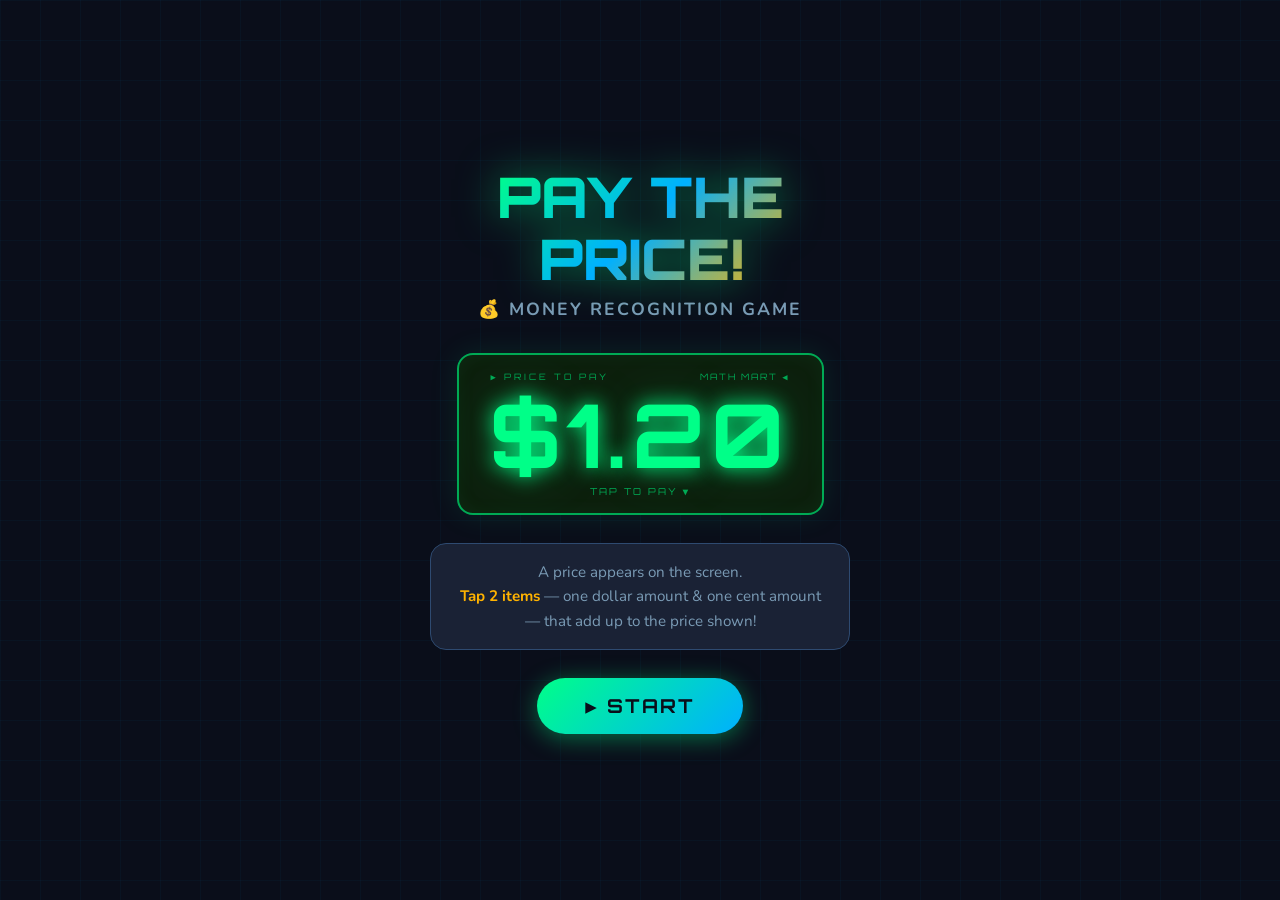
==== commit c6e08c91: "Update index.html" ====
--- a/index.html
+++ b/index.html
@@ -2,1020 +2,1198 @@
 <html lang="en">
 <head>
 <meta charset="UTF-8">
-<meta name="viewport" content="width=device-width, initial-scale=1.0, maximum-scale=1.0, user-scalable=no">
-<title>Count with Noodle!</title>
-<link href="https://fonts.googleapis.com/css2?family=Poppins:wght@500;600;700;800;900&display=swap" rel="stylesheet">
+<meta name="viewport" content="width=device-width, initial-scale=1.0, user-scalable=no">
+<title>Pay the Price! 💰</title>
+<link href="https://fonts.googleapis.com/css2?family=Orbitron:wght@400;700;900&family=Nunito:wght@400;700;800;900&display=swap" rel="stylesheet">
 <style>
-  /* =============================================
-     RESET & BASE
-     ============================================= */
+  /* ===== CSS VARIABLES ===== */
+  :root {
+    --bg: #0a0e1a;
+    --panel: #111827;
+    --panel2: #1a2235;
+    --vfd-bg: #0d1f0d;
+    --vfd-glow: #00ff88;
+    --vfd-dim: #00aa55;
+    --amber: #ffb300;
+    --amber-glow: #ff8c00;
+    --red: #ff3d5a;
+    --green: #00e676;
+    --blue: #00b0ff;
+    --card-bg: #1e2d45;
+    --card-border: #2e4a70;
+    --card-hover: #243555;
+    --selected: #00b0ff;
+    --selected-bg: #0a2540;
+    --correct: #00e676;
+    --wrong: #ff3d5a;
+    --text: #e8f4ff;
+    --text-dim: #7a9bb5;
+    --shadow: 0 8px 32px rgba(0,0,0,0.6);
+    --radius: 16px;
+    --radius-sm: 10px;
+  }
+
+  /* ===== RESET & BASE ===== */
   *, *::before, *::after { box-sizing: border-box; margin: 0; padding: 0; }
-
-  :root {
-    --sky-top:    #5BC8F5;
-    --sky-bot:    #3AAEDC;
-    --cream:      #FFFDF7;
-    --yellow-hi:  rgba(255, 222, 60, 0.52);
-    --yellow-brd: rgba(240, 190, 0, 0.55);
-    --accent:     #FF8C42;
-    --accent-dk:  #D96A1A;
-    --purple:     #7C5CBF;
-    --purple-dk:  #5A3E9A;
-    --green:      #4CAF82;
-    --green-dk:   #2E8A5F;
-    --white:      #FFFFFF;
-    --dark:       #1E2D3D;
-    --mid:        #4A5D72;
-    --light-card: rgba(255,255,255,0.92);
-    --shadow-sm:  0 2px 8px rgba(0,0,0,0.10);
-    --shadow-md:  0 6px 24px rgba(0,0,0,0.12);
-    --shadow-lg:  0 12px 40px rgba(0,0,0,0.16);
-    --radius-lg:  22px;
-    --radius-xl:  32px;
-    --font:       'Poppins', sans-serif;
-  }
 
   html, body {
     width: 100%; height: 100%;
+    /* Account for CodePen's ~45px top bar */
+    max-height: 100dvh;
     overflow: hidden;
-    background: linear-gradient(170deg, var(--sky-top) 0%, var(--sky-bot) 100%);
-    font-family: var(--font);
-    touch-action: manipulation;
+    background: var(--bg);
+    font-family: 'Nunito', sans-serif;
+    color: var(--text);
     -webkit-tap-highlight-color: transparent;
     user-select: none;
   }
 
-  /* =============================================
-     SUBTLE BACKGROUND SHAPES
-     ============================================= */
-  .bg-blob {
-    position: fixed;
-    border-radius: 50%;
-    background: rgba(255,255,255,0.12);
-    pointer-events: none;
-  }
-  .bg-blob.b1 { width: 260px; height: 200px; top: -60px; left: -80px; border-radius: 50%; }
-  .bg-blob.b2 { width: 180px; height: 180px; top: 10px;  right: -50px; }
-  .bg-blob.b3 { width: 140px; height: 140px; bottom: 60px; left: -40px; }
-
-  /* =============================================
-     SCREENS
-     ============================================= */
+  /* ===== SCREEN SYSTEM ===== */
   .screen {
-    position: absolute; inset: 0;
-    display: flex; flex-direction: column;
-    align-items: center; justify-content: center;
-    transition: opacity 0.35s ease;
-    padding: 16px;
-  }
-  .screen.hidden { opacity: 0; pointer-events: none; }
-
-  /* Game screen overrides: top-aligned, no padding (handled per-child) */
-  #gameScreen {
-    justify-content: flex-start;
-    align-items: stretch;
-    padding: 0;
-    padding-top: env(safe-area-inset-top, 0px);
-    padding-bottom: env(safe-area-inset-bottom, 0px);
-    padding-left: env(safe-area-inset-left, 0px);
-    padding-right: env(safe-area-inset-right, 0px);
-  }
-
-  /* =============================================
-     START SCREEN
-     ============================================= */
-  #startScreen { gap: 16px; }
-
-  .logo-title {
-    font-size: clamp(1.9rem, 6.5vw, 3rem);
-    font-weight: 900;
-    color: var(--white);
-    text-shadow: 0 3px 0 rgba(0,0,0,0.15), 0 6px 20px rgba(0,0,0,0.12);
-    letter-spacing: -0.5px;
-    text-align: center;
-    line-height: 1.15;
-  }
-  .logo-sub {
-    font-size: clamp(0.85rem, 2.8vw, 1.1rem);
-    font-weight: 600;
-    color: rgba(255,255,255,0.88);
-    text-align: center;
-    letter-spacing: 0.3px;
-    margin-top: -6px;
-  }
-
-  .noodle-preview {
-    width: clamp(90px, 18vw, 130px);
-    height: clamp(90px, 18vw, 130px);
-    object-fit: contain;
-    filter: drop-shadow(0 8px 16px rgba(0,0,0,0.18));
-    animation: bobFloat 3s ease-in-out infinite;
-  }
-  @keyframes bobFloat {
-    0%, 100% { transform: translateY(0px); }
-    50%       { transform: translateY(-9px); }
-  }
-
-  .start-card {
-    background: var(--light-card);
-    backdrop-filter: blur(8px);
-    border-radius: var(--radius-xl);
-    padding: 20px 26px;
-    max-width: 440px;
-    width: 100%;
-    box-shadow: var(--shadow-lg);
-  }
-  .start-card h2 {
-    font-size: clamp(0.95rem, 2.8vw, 1.1rem);
-    font-weight: 700;
-    color: var(--dark);
-    margin-bottom: 10px;
-    text-align: center;
-    letter-spacing: -0.2px;
-  }
-  .instructions {
-    font-size: clamp(0.82rem, 2.4vw, 0.95rem);
-    color: var(--mid);
-    line-height: 1.7;
-    font-weight: 500;
-    text-align: center;
-  }
-  .instructions strong { color: var(--purple); font-weight: 700; }
-
-  /* Settings block on start screen */
-  .settings-block {
-    background: var(--light-card);
-    backdrop-filter: blur(8px);
-    border-radius: var(--radius-xl);
-    padding: 18px 24px;
-    max-width: 440px;
-    width: 100%;
-    box-shadow: var(--shadow-lg);
-    display: flex;
-    flex-direction: column;
-    gap: 16px;
-  }
-  .setting-row {
-    display: flex;
-    flex-direction: column;
-    gap: 8px;
-  }
-  .setting-header {
-    display: flex;
-    justify-content: space-between;
-    align-items: baseline;
-  }
-  .setting-label {
-    font-size: clamp(0.8rem, 2.4vw, 0.9rem);
-    font-weight: 700;
-    color: var(--dark);
-  }
-  .setting-value {
-    font-size: clamp(0.95rem, 2.8vw, 1.1rem);
-    font-weight: 800;
-    color: var(--purple);
-    min-width: 28px;
-    text-align: right;
-  }
-
-  /* Custom range slider */
-  input[type="range"] {
-    -webkit-appearance: none;
-    appearance: none;
-    width: 100%;
-    height: 6px;
-    border-radius: 99px;
-    outline: none;
-    cursor: pointer;
-    /* Track fill handled via JS background */
-    background: linear-gradient(to right,
-      var(--purple) 0%,
-      var(--purple) var(--fill, 50%),
-      rgba(124,92,191,0.15) var(--fill, 50%),
-      rgba(124,92,191,0.15) 100%
-    );
-  }
-  input[type="range"]::-webkit-slider-thumb {
-    -webkit-appearance: none;
-    appearance: none;
-    width: 26px;
-    height: 26px;
-    border-radius: 50%;
-    background: var(--white);
-    border: 3px solid var(--purple);
-    box-shadow: 0 2px 8px rgba(124,92,191,0.30);
-    cursor: pointer;
-    transition: transform 0.1s, box-shadow 0.1s;
-  }
-  input[type="range"]::-moz-range-thumb {
-    width: 26px;
-    height: 26px;
-    border-radius: 50%;
-    background: var(--white);
-    border: 3px solid var(--purple);
-    box-shadow: 0 2px 8px rgba(124,92,191,0.30);
-    cursor: pointer;
-    transition: transform 0.1s, box-shadow 0.1s;
-  }
-  input[type="range"]:active::-webkit-slider-thumb {
-    transform: scale(1.18);
-    box-shadow: 0 3px 12px rgba(124,92,191,0.40);
-  }
-  input[type="range"]:active::-moz-range-thumb {
-    transform: scale(1.18);
-    box-shadow: 0 3px 12px rgba(124,92,191,0.40);
-  }
-
-  .btn-start {
-    background: var(--accent);
-    color: var(--white);
-    font-family: var(--font);
-    font-size: clamp(1rem, 3.2vw, 1.25rem);
-    font-weight: 700;
-    letter-spacing: 0.2px;
-    border: none;
-    border-radius: 50px;
-    padding: 15px 52px;
-    cursor: pointer;
-    box-shadow: 0 4px 0 var(--accent-dk), var(--shadow-md);
-    transition: transform 0.12s, box-shadow 0.12s;
-    min-height: 54px;
-  }
-  .btn-start:active {
-    transform: translateY(3px);
-    box-shadow: 0 1px 0 var(--accent-dk), 0 2px 8px rgba(0,0,0,0.15);
-  }
-
-  /* =============================================
-     GAME SCREEN
-     ============================================= */
-
-  /* Progress bar */
-  .progress-row {
-    display: flex;
-    gap: 8px;
-    align-items: center;
-    width: 100%;
-    flex-shrink: 0;
-  }
-  .progress-dot {
-    width: 16px; height: 16px;
-    border-radius: 50%;
-    background: rgba(255,255,255,0.30);
-    border: 2px solid rgba(255,255,255,0.55);
-    transition: background 0.3s, border-color 0.3s, transform 0.3s;
-    flex-shrink: 0;
-  }
-  .progress-dot.done {
-    background: #FFD93D;
-    border-color: rgba(220,160,0,0.6);
-    transform: scale(1.18);
-  }
-  .progress-label {
-    font-size: clamp(0.78rem, 2vw, 0.95rem);
-    font-weight: 600;
-    color: rgba(255,255,255,0.85);
-    margin-left: 4px;
-    letter-spacing: 0.1px;
-  }
-
-  /* Character + game area row — fills all remaining vertical space */
-  .game-row {
-    display: flex;
-    align-items: stretch;
-    gap: 12px;
-    width: 100%;
-    flex: 1;
-    min-height: 0;
-  }
-
-  /* Character column — fixed width, full height, centred vertically */
-  .char-col {
+    position: absolute;
+    inset: 0;
     display: flex;
     flex-direction: column;
     align-items: center;
-    justify-content: flex-end;
+    justify-content: center;
+    opacity: 0;
+    pointer-events: none;
+    transition: opacity 0.4s ease;
+  }
+  .screen.active {
+    opacity: 1;
+    pointer-events: all;
+  }
+
+  /* ===== BACKGROUND GRID ===== */
+  body::before {
+    content: '';
+    position: fixed;
+    inset: 0;
+    background-image:
+      linear-gradient(rgba(0,176,255,0.04) 1px, transparent 1px),
+      linear-gradient(90deg, rgba(0,176,255,0.04) 1px, transparent 1px);
+    background-size: 40px 40px;
+    pointer-events: none;
+    z-index: 0;
+  }
+
+  /* ===== LOADING SCREEN ===== */
+  #loadingScreen {
+    z-index: 100;
+    background: var(--bg);
+    gap: 24px;
+  }
+  .loader-title {
+    font-family: 'Orbitron', monospace;
+    font-size: clamp(1.4rem, 4vw, 2.2rem);
+    font-weight: 900;
+    color: var(--vfd-glow);
+    text-shadow: 0 0 20px var(--vfd-glow);
+    letter-spacing: 2px;
+  }
+  .loader-bar-wrap {
+    width: min(320px, 80vw);
+    height: 8px;
+    background: #1a2235;
+    border-radius: 4px;
+    overflow: hidden;
+    border: 1px solid #2e4a70;
+  }
+  .loader-bar {
+    height: 100%;
+    width: 0%;
+    background: linear-gradient(90deg, var(--vfd-glow), var(--blue));
+    border-radius: 4px;
+    transition: width 0.2s ease;
+    box-shadow: 0 0 10px var(--vfd-glow);
+  }
+  .loader-label {
+    font-size: 0.85rem;
+    color: var(--text-dim);
+    font-weight: 700;
+    letter-spacing: 1px;
+  }
+
+  /* ===== START SCREEN ===== */
+  #startScreen {
+    z-index: 10;
+    gap: 0;
+    padding: 20px;
+  }
+  .start-logo {
+    font-family: 'Orbitron', monospace;
+    font-weight: 900;
+    font-size: clamp(1.8rem, 6vw, 3.5rem);
+    background: linear-gradient(135deg, var(--vfd-glow) 0%, var(--blue) 50%, var(--amber) 100%);
+    -webkit-background-clip: text;
+    -webkit-text-fill-color: transparent;
+    background-clip: text;
+    text-shadow: none;
+    filter: drop-shadow(0 0 20px rgba(0,255,136,0.5));
+    text-align: center;
+    line-height: 1.1;
+    margin-bottom: 8px;
+  }
+  .start-tagline {
+    font-size: clamp(0.9rem, 2.5vw, 1.1rem);
+    color: var(--text-dim);
+    font-weight: 700;
+    letter-spacing: 2px;
+    text-transform: uppercase;
+    margin-bottom: 32px;
+    text-align: center;
+  }
+  .start-demo {
+    background: var(--vfd-bg);
+    border: 2px solid var(--vfd-dim);
+    border-radius: var(--radius);
+    padding: 16px 32px;
+    margin-bottom: 28px;
+    text-align: center;
+    box-shadow: 0 0 30px rgba(0,255,136,0.1), inset 0 0 20px rgba(0,255,136,0.05);
+  }
+  .start-demo-label {
+    font-family: 'Orbitron', monospace;
+    font-size: 0.7rem;
+    color: var(--vfd-dim);
+    letter-spacing: 3px;
+    margin-bottom: 4px;
+  }
+  .start-demo-price {
+    font-family: 'Orbitron', monospace;
+    font-size: clamp(2rem, 6vw, 3rem);
+    color: var(--vfd-glow);
+    font-weight: 700;
+    text-shadow: 0 0 20px var(--vfd-glow), 0 0 40px rgba(0,255,136,0.3);
+    letter-spacing: 4px;
+  }
+  .instructions {
+    background: var(--panel2);
+    border: 1px solid var(--card-border);
+    border-radius: var(--radius);
+    padding: 16px 20px;
+    margin-bottom: 28px;
+    max-width: 420px;
+    width: 100%;
+  }
+  .instructions p {
+    font-size: clamp(0.85rem, 2.2vw, 0.95rem);
+    color: var(--text-dim);
+    line-height: 1.6;
+    text-align: center;
+  }
+  .instructions strong { color: var(--amber); }
+
+  .btn-start {
+    font-family: 'Orbitron', monospace;
+    font-size: clamp(1rem, 3vw, 1.2rem);
+    font-weight: 700;
+    letter-spacing: 2px;
+    color: var(--bg);
+    background: linear-gradient(135deg, var(--vfd-glow), var(--blue));
+    border: none;
+    border-radius: 50px;
+    padding: 16px 48px;
+    cursor: pointer;
+    transition: transform 0.15s, box-shadow 0.15s, filter 0.15s;
+    box-shadow: 0 4px 24px rgba(0,255,136,0.4), 0 0 0 0 rgba(0,255,136,0);
+    min-height: 56px;
+    min-width: 180px;
+  }
+  .btn-start:hover { transform: translateY(-2px); filter: brightness(1.1); box-shadow: 0 8px 32px rgba(0,255,136,0.5); }
+  .btn-start:active { transform: translateY(0px) scale(0.97); }
+
+  /* ===== GAME SCREEN ===== */
+  #gameScreen {
+    z-index: 10;
+    justify-content: flex-start;
+    padding: 0;
+    gap: 0;
+  }
+  .game-wrapper {
+    width: 100%;
+    height: 100%;
+    display: flex;
+    flex-direction: column;
+    padding: 8px 10px 6px;
+    gap: 7px;
+    max-width: 600px;
+    margin: 0 auto;
+  }
+
+
+
+  /* ===== SEGMENTED PROGRESS BAR ===== */
+  .seg-progress {
+    display: flex;
+    gap: 4px;
     flex-shrink: 0;
-    width: clamp(80px, 15vw, 130px);
-  }
-
-  /* Thought bubble */
-  .thought-bubble {
-    background: var(--white);
-    border-radius: 16px;
-    padding: clamp(6px, 1.5vw, 10px) clamp(8px, 2vw, 14px);
-    font-size: clamp(0.7rem, 1.8vw, 1rem);
-    font-weight: 600;
-    color: var(--dark);
+    align-items: center;
+  }
+  .seg {
+    flex: 1;
+    height: 28px;
+    border-radius: 6px;
+    background: var(--panel2);
+    border: 1.5px solid var(--card-border);
+    display: flex;
+    align-items: center;
+    justify-content: center;
+    font-family: 'Orbitron', monospace;
+    font-size: 0.6rem;
+    font-weight: 700;
+    color: var(--text-dim);
+    transition: background 0.35s ease, border-color 0.35s ease, color 0.35s ease, box-shadow 0.35s ease;
+    overflow: hidden;
+  }
+  .seg.done {
+    background: var(--vfd-glow);
+    border-color: var(--vfd-glow);
+    color: #0a0e1a;
+    box-shadow: 0 0 8px rgba(0,255,136,0.5);
+  }
+  .seg.done .seg-num { display: none; }
+  .seg.done::after { content: '✓'; font-size: 0.72rem; font-weight: 900; }
+
+  /* VFD DISPLAY */
+  .vfd-display {
+    background: var(--vfd-bg);
+    border: 2px solid var(--vfd-dim);
+    border-radius: var(--radius);
+    padding: 14px 16px;
     text-align: center;
-    line-height: 1.35;
-    box-shadow: var(--shadow-sm);
+    flex-shrink: 0;
     position: relative;
-    margin-bottom: 10px;
-    width: 100%;
-  }
-  .thought-bubble::after {
+    box-shadow: 0 0 24px rgba(0,255,136,0.12), inset 0 0 16px rgba(0,255,136,0.05);
+    overflow: hidden;
+  }
+  .vfd-display::before {
     content: '';
     position: absolute;
-    bottom: -13px;
-    left: 50%;
-    transform: translateX(-50%);
-    border-left: 9px solid transparent;
-    border-right: 9px solid transparent;
-    border-top: 13px solid var(--white);
-  }
-  .thought-bubble .food-name {
-    color: var(--purple);
+    inset: 0;
+    background: repeating-linear-gradient(
+      0deg,
+      transparent,
+      transparent 3px,
+      rgba(0,0,0,0.1) 3px,
+      rgba(0,0,0,0.1) 4px
+    );
+    pointer-events: none;
+  }
+  .vfd-label-row {
+    display: flex;
+    justify-content: space-between;
+    align-items: center;
+    margin-bottom: 4px;
+  }
+  .vfd-label {
+    font-family: 'Orbitron', monospace;
+    font-size: 0.55rem;
+    color: var(--vfd-dim);
+    letter-spacing: 3px;
+    text-transform: uppercase;
+  }
+  .vfd-store {
+    font-family: 'Orbitron', monospace;
+    font-size: 0.55rem;
+    color: var(--vfd-dim);
+    letter-spacing: 2px;
+  }
+  .vfd-price {
+    font-family: 'Orbitron', monospace;
+    font-size: clamp(3rem, 11vw, 5.5rem);
     font-weight: 700;
-    display: block;
+    color: var(--vfd-glow);
+    text-shadow: 0 0 20px var(--vfd-glow), 0 0 60px rgba(0,255,136,0.2);
+    letter-spacing: 6px;
+    line-height: 1.1;
+    transition: all 0.2s ease;
+  }
+  .vfd-price.flash {
+    animation: priceFlash 0.4s ease;
+  }
+  @keyframes priceFlash {
+    0% { opacity: 1; }
+    30% { opacity: 0.1; color: #fff; }
+    60% { opacity: 0.6; }
+    100% { opacity: 1; }
+  }
+  .vfd-subtext {
+    font-family: 'Orbitron', monospace;
+    font-size: 0.6rem;
+    color: var(--vfd-dim);
+    letter-spacing: 2px;
     margin-top: 2px;
-    font-size: 1.1em;
-  }
-
-  .noodle-char {
-    width: 100%;
-    height: auto;
-    max-height: clamp(80px, 18vh, 160px);
+  }
+
+  /* SELECTION TRAY */
+  .selection-tray {
+    display: flex;
+    align-items: center;
+    justify-content: center;
+    gap: 12px;
+    flex-shrink: 0;
+    min-height: 48px;
+  }
+  .tray-slot {
+    width: clamp(70px, 18vw, 100px);
+    height: clamp(56px, 14vw, 80px);
+    border: 2px dashed var(--card-border);
+    border-radius: var(--radius-sm);
+    display: flex;
+    align-items: center;
+    justify-content: center;
+    background: var(--panel2);
+    position: relative;
+    transition: all 0.2s ease;
+  }
+  .tray-slot.filled {
+    border-color: var(--selected);
+    border-style: solid;
+    background: var(--selected-bg);
+    box-shadow: 0 0 14px rgba(0,176,255,0.3);
+  }
+  .tray-slot img {
+    width: 80%;
+    height: 80%;
     object-fit: contain;
-    filter: drop-shadow(0 4px 10px rgba(0,0,0,0.18));
-  }
-
-  /* Counting box — takes all remaining width, full height of game-row */
-  .count-box {
-    flex: 1;
-    min-width: 0;
-    min-height: 0;
-    background: var(--cream);
-    border-radius: var(--radius-lg);
-    box-shadow: var(--shadow-md), inset 0 1px 0 rgba(255,255,255,0.9);
+    filter: drop-shadow(0 2px 6px rgba(0,0,0,0.5));
+  }
+  .tray-label {
+    font-family: 'Orbitron', monospace;
+    font-size: clamp(0.6rem, 1.5vw, 0.7rem);
+    font-weight: 700;
+    color: var(--selected);
+    text-align: center;
+    margin-top: 4px;
+    min-height: 14px;
+  }
+  .tray-plus {
+    font-size: 1.4rem;
+    color: var(--card-border);
+    font-weight: 900;
+  }
+  .tray-eq {
+    font-size: 1.4rem;
+    color: var(--card-border);
+    font-weight: 900;
+  }
+  .tray-total {
+    font-family: 'Orbitron', monospace;
+    font-size: clamp(0.85rem, 2.5vw, 1rem);
+    font-weight: 700;
+    color: var(--text-dim);
+    min-width: 70px;
+    text-align: left;
+  }
+  .tray-total.match { color: var(--correct); text-shadow: 0 0 10px var(--correct); }
+  .tray-wrapper {
+    display: flex;
+    flex-direction: column;
+    align-items: center;
+  }
+
+  /* money-grid kept for compatibility but layout now uses .money-zone/.money-row */
+  .money-grid { display: none; }
+  .money-card {
+    background: var(--card-bg);
+    border: 2px solid var(--card-border);
+    border-radius: var(--radius-sm);
+    display: flex;
+    align-items: center;
+    justify-content: center;
+    cursor: pointer;
+    transition: transform 0.12s ease, box-shadow 0.12s ease, background 0.12s ease, border-color 0.12s ease;
+    padding: 6px;
     position: relative;
     overflow: hidden;
-    border: 1.5px solid rgba(255,255,255,0.7);
-  }
-
-  /* Food items inside box */
-  .food-item {
+    min-height: 44px;
+  }
+  .money-card:hover {
+    transform: translateY(-2px);
+    background: var(--card-hover);
+    box-shadow: 0 6px 20px rgba(0,0,0,0.4);
+    border-color: #4a7aaa;
+  }
+  .money-card:active { transform: scale(0.95); }
+  .money-card.selected {
+    background: var(--selected-bg);
+    border-color: var(--selected);
+    box-shadow: 0 0 16px rgba(0,176,255,0.35), inset 0 0 12px rgba(0,176,255,0.05);
+  }
+  .money-card.correct-flash {
+    animation: correctFlash 0.5s ease forwards;
+  }
+  .money-card.wrong-flash {
+    animation: wrongFlash 0.5s ease forwards;
+  }
+  @keyframes correctFlash {
+    0% { background: var(--selected-bg); }
+    30% { background: rgba(0,230,118,0.3); border-color: var(--correct); box-shadow: 0 0 24px rgba(0,230,118,0.5); }
+    100% { background: var(--selected-bg); }
+  }
+  @keyframes wrongFlash {
+    0% { background: var(--selected-bg); }
+    30% { background: rgba(255,61,90,0.3); border-color: var(--wrong); box-shadow: 0 0 24px rgba(255,61,90,0.5); }
+    100% { background: var(--card-bg); border-color: var(--card-border); }
+  }
+  .money-card.disabled {
+    opacity: 0.4;
+    cursor: not-allowed;
+    pointer-events: none;
+  }
+  .money-card img {
+    width: 100%;
+    height: 100%;
+    object-fit: contain;
+    filter: drop-shadow(0 2px 6px rgba(0,0,0,0.4));
+    pointer-events: none;
+    display: block;
+  }
+  /* Coins (all cents + $1 coin) are smaller than notes — scale down */
+  .money-card.cents-type img,
+  .money-card.coin-type img {
+    width: 72%;
+    height: 72%;
+  }
+  /* Hide labels — image-only cards */
+  .money-card-label { display: none; }
+  .money-card.cents-type { border-color: rgba(255,179,0,0.25); }
+  .money-card.dollars-type { border-color: rgba(0,176,255,0.2); }
+  .money-card.coin-type { border-color: rgba(0,176,255,0.2); }
+
+  /* ===== MONEY ZONE SEPARATOR ===== */
+  .money-zone {
+    flex: 1;
+    min-height: 0;
+    display: flex;
+    flex-direction: column;
+    background: #0d1628;
+    border: 1.5px solid #1e3050;
+    border-radius: var(--radius);
+    padding: 8px;
+    gap: 6px;
+    position: relative;
+  }
+  .money-zone-label {
+    font-family: 'Orbitron', monospace;
+    font-size: 0.5rem;
+    font-weight: 700;
+    letter-spacing: 3px;
+    color: #2a4060;
+    text-align: center;
+    text-transform: uppercase;
+    flex-shrink: 0;
+  }
+  .money-row {
+    display: grid;
+    grid-template-columns: repeat(4, 1fr);
+    gap: 6px;
+    flex: 1;
+    min-height: 0;
+  }
+
+  /* FEEDBACK OVERLAY */
+  .feedback-overlay {
     position: absolute;
-    display: flex; align-items: center; justify-content: center;
-    cursor: pointer;
-    border-radius: 50%;
-  }
-  .food-item .food-emoji {
-    font-size: inherit;
-    line-height: 1;
-    pointer-events: none;
-    position: relative; z-index: 1;
-    display: block;
-  }
-
-  /* Yellow highlight circle — hidden until tapped */
-  .food-item .tap-glow {
-    position: absolute;
-    inset: -8px;
-    border-radius: 50%;
-    background: var(--yellow-hi);
-    border: 2.5px solid var(--yellow-brd);
-    opacity: 0;
-    transition: opacity 0.18s ease;
-    pointer-events: none;
-    z-index: 0;
-  }
-  .food-item.tapped .tap-glow { opacity: 1; }
-  .food-item.tapped {
-    cursor: default;
-    pointer-events: none;
-  }
-
-  /* Number answer buttons — full width, generous height */
-  .number-row {
+    inset: 0;
     display: flex;
-    gap: clamp(10px, 3vw, 20px);
+    flex-direction: column;
+    align-items: center;
     justify-content: center;
-    width: 100%;
-    flex-shrink: 0;
-  }
-  .num-btn {
-    flex: 1;
-    height: clamp(68px, 11vh, 96px);
-    background: var(--white);
-    color: var(--purple);
-    font-family: var(--font);
-    font-size: clamp(1.5rem, 4.5vw, 2.4rem);
-    font-weight: 800;
-    border: 2px solid rgba(124, 92, 191, 0.18);
-    border-radius: 18px;
-    cursor: pointer;
-    box-shadow: 0 4px 0 rgba(124,92,191,0.22), var(--shadow-sm);
-    transition: transform 0.1s, box-shadow 0.1s, background 0.15s;
+    gap: 8px;
+    background: rgba(10,14,26,0.88);
+    border-radius: var(--radius);
     opacity: 0;
     pointer-events: none;
-  }
-  .num-btn.visible {
-    opacity: 1;
-    pointer-events: auto;
     transition: opacity 0.2s ease;
-  }
-  .num-btn:active {
-    transform: translateY(2px);
-    box-shadow: 0 1px 0 rgba(124,92,191,0.22), 0 2px 6px rgba(0,0,0,0.08);
-  }
-  /* Correct — briefly turns green */
-  .num-btn.correct {
-    background: var(--green);
-    color: var(--white);
-    border-color: transparent;
-    box-shadow: 0 3px 0 var(--green-dk), var(--shadow-sm);
-  }
-  /* Wrong — just a subtle shake, no color change */
-  @keyframes gentleShake {
-    0%, 100% { transform: translateX(0); }
-    25%       { transform: translateX(-5px); }
-    75%       { transform: translateX(5px); }
-  }
-  .num-btn.wrong {
-    animation: gentleShake 0.32s ease;
-  }
-
-  /* =============================================
-     WIN SCREEN
-     ============================================= */
-  #winScreen { gap: 18px; }
-
-  .win-title {
-    font-size: clamp(1.9rem, 6.5vw, 3rem);
+    z-index: 20;
+    backdrop-filter: blur(4px);
+  }
+  .feedback-overlay.show { opacity: 1; pointer-events: all; }
+  .feedback-emoji { font-size: clamp(2.5rem, 8vw, 4rem); animation: popIn 0.3s cubic-bezier(0.34,1.56,0.64,1); }
+  .feedback-msg {
+    font-family: 'Orbitron', monospace;
+    font-size: clamp(1.2rem, 4vw, 1.8rem);
     font-weight: 900;
-    color: var(--white);
-    text-shadow: 0 3px 0 rgba(0,0,0,0.14), 0 8px 24px rgba(0,0,0,0.12);
+    letter-spacing: 2px;
     text-align: center;
-    line-height: 1.2;
-    letter-spacing: -0.3px;
-  }
-  .win-stars {
-    font-size: clamp(2rem, 7vw, 3rem);
-    letter-spacing: 6px;
-  }
-  .win-noodle {
-    width: clamp(100px, 22vw, 150px);
-    object-fit: contain;
-    filter: drop-shadow(0 10px 20px rgba(0,0,0,0.2));
-    animation: winPop 0.6s cubic-bezier(0.34,1.56,0.64,1) both;
-  }
-  @keyframes winPop {
-    from { transform: scale(0.5); opacity: 0; }
-    to   { transform: scale(1);   opacity: 1; }
-  }
-  .win-card {
-    background: var(--light-card);
-    border-radius: var(--radius-xl);
-    padding: 18px 28px;
-    max-width: 380px;
-    width: 100%;
-    box-shadow: var(--shadow-lg);
+  }
+  .feedback-msg.correct { color: var(--correct); text-shadow: 0 0 20px var(--correct); }
+  .feedback-msg.wrong { color: var(--wrong); text-shadow: 0 0 20px var(--wrong); }
+  .feedback-sub {
+    font-size: clamp(0.75rem, 2vw, 0.9rem);
+    color: var(--text-dim);
+    font-weight: 700;
     text-align: center;
   }
-  .win-msg {
-    font-size: clamp(0.95rem, 2.8vw, 1.1rem);
-    font-weight: 600;
-    color: var(--dark);
-    line-height: 1.55;
-  }
-  .btn-play-again {
-    background: var(--green);
-    color: var(--white);
-    font-family: var(--font);
-    font-size: clamp(1rem, 3.2vw, 1.25rem);
+  .btn-next {
+    font-family: 'Orbitron', monospace;
+    font-size: 0.9rem;
     font-weight: 700;
-    letter-spacing: 0.2px;
+    letter-spacing: 1px;
+    color: var(--bg);
+    background: var(--vfd-glow);
     border: none;
     border-radius: 50px;
-    padding: 15px 46px;
+    padding: 12px 32px;
     cursor: pointer;
-    box-shadow: 0 4px 0 var(--green-dk), var(--shadow-md);
-    transition: transform 0.12s, box-shadow 0.12s;
-    min-height: 54px;
-  }
-  .btn-play-again:active {
-    transform: translateY(3px);
-    box-shadow: 0 1px 0 var(--green-dk), 0 2px 8px rgba(0,0,0,0.15);
-  }
-
-  /* Confetti */
-  .confetti-piece {
+    margin-top: 8px;
+    min-height: 48px;
+    transition: transform 0.15s, filter 0.15s;
+    box-shadow: 0 4px 16px rgba(0,255,136,0.3);
+  }
+  .btn-next:hover { filter: brightness(1.1); transform: translateY(-1px); }
+  .btn-next:active { transform: scale(0.96); }
+  @keyframes popIn {
+    0% { transform: scale(0); }
+    100% { transform: scale(1); }
+  }
+
+  /* RESULT SCREEN */
+  #resultScreen {
+    z-index: 10;
+    gap: 20px;
+    padding: 20px;
+  }
+  .result-trophy { font-size: clamp(3rem, 10vw, 5rem); animation: bounce 0.6s cubic-bezier(0.34,1.56,0.64,1); }
+  @keyframes bounce {
+    0% { transform: scale(0) rotate(-10deg); }
+    100% { transform: scale(1) rotate(0deg); }
+  }
+  .result-title {
+    font-family: 'Orbitron', monospace;
+    font-size: clamp(1.4rem, 5vw, 2.2rem);
+    font-weight: 900;
+    color: var(--vfd-glow);
+    text-shadow: 0 0 20px var(--vfd-glow);
+    letter-spacing: 3px;
+    text-align: center;
+  }
+  .result-score-wrap {
+    background: var(--panel2);
+    border: 1px solid var(--card-border);
+    border-radius: var(--radius);
+    padding: 20px 32px;
+    text-align: center;
+  }
+  .result-score-label { font-size: 0.75rem; font-weight: 800; color: var(--text-dim); letter-spacing: 3px; text-transform: uppercase; margin-bottom: 4px; }
+  .result-score-num {
+    font-family: 'Orbitron', monospace;
+    font-size: clamp(2.5rem, 8vw, 4rem);
+    font-weight: 900;
+    color: var(--amber);
+    text-shadow: 0 0 20px rgba(255,179,0,0.5);
+  }
+  .result-sub { font-size: 0.9rem; color: var(--text-dim); font-weight: 700; margin-top: 4px; }
+  .result-stars { font-size: 2rem; letter-spacing: 4px; margin-top: 4px; }
+  .btn-play-again {
+    font-family: 'Orbitron', monospace;
+    font-size: clamp(0.9rem, 2.5vw, 1.1rem);
+    font-weight: 700;
+    letter-spacing: 2px;
+    color: var(--bg);
+    background: linear-gradient(135deg, var(--vfd-glow), var(--blue));
+    border: none;
+    border-radius: 50px;
+    padding: 16px 40px;
+    cursor: pointer;
+    transition: transform 0.15s, filter 0.15s, box-shadow 0.15s;
+    box-shadow: 0 4px 24px rgba(0,255,136,0.4);
+    min-height: 56px;
+    min-width: 180px;
+  }
+  .btn-play-again:hover { transform: translateY(-2px); filter: brightness(1.1); }
+  .btn-play-again:active { transform: scale(0.97); }
+
+  /* PARTICLES */
+  .particle {
     position: fixed;
-    opacity: 0;
     pointer-events: none;
-    animation: confettiFall linear forwards;
-    z-index: 100;
-    border-radius: 2px;
-  }
-  @keyframes confettiFall {
-    0%   { transform: translateY(-20px) rotate(0deg);    opacity: 0.9; }
-    100% { transform: translateY(105vh) rotate(540deg);  opacity: 0; }
+    font-size: 1.4rem;
+    z-index: 999;
+    animation: particleFly 0.8s ease-out forwards;
+  }
+  @keyframes particleFly {
+    0% { transform: translate(0, 0) scale(1); opacity: 1; }
+    100% { transform: translate(var(--dx), var(--dy)) scale(0.3); opacity: 0; }
+  }
+
+
+
+  /* RESPONSIVE TWEAKS */
+  .screen { top: 0; }
+
+  @media (max-height: 620px) {
+    .game-wrapper { padding: 5px 8px 4px; gap: 5px; }
+    .vfd-display { padding: 6px 12px; }
+    .vfd-price { font-size: clamp(1.8rem, 6vw, 2.8rem); }
+    .seg { height: 22px; font-size: 0.55rem; }
+    .money-zone { padding: 5px; gap: 4px; }
+    .money-row { gap: 4px; }
+    .tray-slot { width: clamp(52px, 14vw, 76px); height: clamp(42px, 11vw, 62px); }
   }
 </style>
 </head>
 <body>
 
-<!-- Subtle background blobs -->
-<div class="bg-blob b1"></div>
-<div class="bg-blob b2"></div>
-<div class="bg-blob b3"></div>
-
-<!-- ==============================
-     START SCREEN
-     ============================== -->
-<div id="startScreen" class="screen">
-  <div class="logo-title">Count with Noodle! 🎵</div>
-  <div class="logo-sub">A Super Simple Songs Adventure</div>
-
-  <img src="assets/Noodle.png" alt="Noodle" class="noodle-preview"
-       onerror="this.style.display='none';this.insertAdjacentHTML('afterend','<div style=\'font-size:5rem;line-height:1;filter:drop-shadow(0 8px 16px rgba(0,0,0,0.2))\'>🐛</div>')">
-
-  <div class="start-card">
-    <h2>How to Play</h2>
-    <p class="instructions">
-      👆 <strong>Tap each food item</strong> to count it.<br>
-      🔢 Then tap the <strong>correct number</strong> to win!
-    </p>
+<!-- ===== LOADING SCREEN ===== -->
+<div class="screen active" id="loadingScreen">
+  <div class="loader-title">PAY THE PRICE!</div>
+  <div class="loader-bar-wrap"><div class="loader-bar" id="loaderBar"></div></div>
+  <div class="loader-label" id="loaderLabel">LOADING ASSETS...</div>
+</div>
+
+<!-- ===== START SCREEN ===== -->
+<div class="screen" id="startScreen">
+  <div class="start-logo">PAY THE<br>PRICE!</div>
+  <div class="start-tagline">💰 Money Recognition Game</div>
+  <div class="start-demo">
+    <div class="vfd-label-row">
+      <div class="vfd-label">▶ PRICE TO PAY</div>
+      <div class="vfd-store">MATH MART ◀</div>
+    </div>
+    <div class="vfd-price">$1.20</div>
+    <div class="vfd-subtext">TAP TO PAY ▼</div>
   </div>
-
-  <!-- Settings -->
-  <div class="settings-block">
-
-    <!-- Rounds -->
-    <div class="setting-row">
-      <div class="setting-header">
-        <span class="setting-label">🎮 Rounds</span>
-        <span class="setting-value" id="roundsVal">5</span>
+  <div class="instructions">
+    <p>A price appears on the screen.<br>
+    <strong>Tap 2 items</strong> — one dollar amount &amp; one cent amount — that add up to the price shown!</p>
+  </div>
+  <button class="btn-start" id="btnStart" onclick="startGame()">▶ START</button>
+</div>
+
+<!-- ===== GAME SCREEN ===== -->
+<div class="screen" id="gameScreen">
+  <div class="game-wrapper">
+
+    <!-- Segmented Progress Bar -->
+    <div class="seg-progress" id="segProgress"></div>
+
+    <!-- VFD Display -->
+    <div class="vfd-display">
+      <div class="vfd-label-row">
+        <div class="vfd-label">▶ PRICE TO PAY</div>
+        <div class="vfd-store">MATH MART ◀</div>
       </div>
-      <input type="range" id="settingRounds" min="3" max="10" value="5"
-             oninput="updateSlider(this, 'roundsVal', 3, 10)">
+      <div class="vfd-price" id="priceDisplay">$1.05</div>
+      <div class="vfd-subtext" id="vfdSub">SELECT YOUR PAYMENT ▼</div>
     </div>
 
-    <!-- Max quantity -->
-    <div class="setting-row">
-      <div class="setting-header">
-        <span class="setting-label">🔢 Count up to</span>
-        <span class="setting-value" id="qtyVal">5</span>
+    <!-- Selection Tray -->
+    <div class="selection-tray">
+      <div style="display:flex;flex-direction:column;align-items:center;">
+        <div class="tray-slot" id="tray0"></div>
+        <div class="tray-label" id="trayLabel0"></div>
       </div>
-      <input type="range" id="settingQty" min="1" max="5" value="5"
-             oninput="updateSlider(this, 'qtyVal', 1, 5)">
+      <div class="tray-plus">+</div>
+      <div style="display:flex;flex-direction:column;align-items:center;">
+        <div class="tray-slot" id="tray1"></div>
+        <div class="tray-label" id="trayLabel1"></div>
+      </div>
+      <div class="tray-eq">=</div>
+      <div class="tray-total" id="trayTotal">?</div>
     </div>
 
+    <!-- Money Zone: fixed positions, dollars top / cents bottom -->
+    <div class="money-zone">
+      <div class="money-zone-label">choose your payment</div>
+      <!-- Row 1: dollar notes/coins ($1, $2, $5, $10) -->
+      <div class="money-row" id="dollarRow"></div>
+      <!-- Row 2: cent coins (5c, 10c, 20c, 50c) -->
+      <div class="money-row" id="centRow"></div>
+    </div>
+
+    <!-- Feedback Overlay -->
+    <div class="feedback-overlay" id="feedbackOverlay">
+      <div class="feedback-emoji" id="feedbackEmoji">✅</div>
+      <div class="feedback-msg" id="feedbackMsg">CORRECT!</div>
+      <div class="feedback-sub" id="feedbackSub"></div>
+      <button class="btn-next" id="btnNext" onclick="nextRound()">NEXT →</button>
+    </div>
   </div>
-
-  <button class="btn-start" onclick="startGame()">Let's Count! 🎉</button>
 </div>
 
-<!-- ==============================
-     GAME SCREEN
-     ============================== -->
-<div id="gameScreen" class="screen hidden">
-
-  <!-- Progress dots -->
-  <div class="progress-row" id="progressRow" style="padding: 12px 28px 0; align-self: stretch; box-sizing: border-box;">
-    <!-- Built by JS -->
+<!-- ===== RESULT SCREEN ===== -->
+<div class="screen" id="resultScreen">
+  <div class="result-trophy" id="resultTrophy">🏆</div>
+  <div class="result-title" id="resultTitle">GREAT JOB!</div>
+  <div class="result-score-wrap">
+    <div class="result-score-label">Final Score</div>
+    <div class="result-score-num" id="finalScore">0</div>
+    <div class="result-sub" id="resultSub">out of 10 rounds</div>
+    <div class="result-stars" id="resultStars">⭐⭐⭐</div>
   </div>
-
-  <!-- Character + count box -->
-  <div class="game-row" style="padding: 8px 28px 8px;">
-
-    <div class="char-col">
-      <div class="thought-bubble" id="thoughtBubble">
-        Count all the
-        <span class="food-name" id="foodName"></span>
-      </div>
-      <img src="assets/Noodle.png" alt="Noodle" class="noodle-char"
-           onerror="this.style.display='none';this.insertAdjacentHTML('afterend','<div style=\'font-size:3.5rem;line-height:1;margin-top:4px\'>🐛</div>')">
-    </div>
-
-    <div class="count-box" id="countBox"></div>
-  </div>
-
-  <!-- Number answer buttons -->
-  <div class="number-row" id="numberRow" style="padding: 0 28px 18px; align-self: stretch; box-sizing: border-box;"></div>
+  <button class="btn-play-again" onclick="restartGame()">▶ PLAY AGAIN</button>
 </div>
 
-<!-- ==============================
-     WIN SCREEN
-     ============================== -->
-<div id="winScreen" class="screen hidden">
-  <div class="win-title">Amazing Job! 🎉</div>
-  <div class="win-stars">⭐⭐⭐⭐⭐</div>
-  <img src="assets/Noodle.png" alt="Noodle" class="win-noodle"
-       onerror="this.style.display='none';this.insertAdjacentHTML('afterend','<div style=\'font-size:5rem;line-height:1\'>🐛</div>')">
-  <div class="win-card">
-    <p class="win-msg" id="winMsg">You counted all 5 rounds!<br>Noodle is SO proud of you! 🌈</p>
-  </div>
-  <button class="btn-play-again" onclick="startGame()">Play Again! 🎵</button>
-</div>
-
 <script>
-/* ================================================
-   GAME DATA — food items with emoji
-   ================================================ */
-const FOODS = [
-  { name: 'apples',       emoji: '🍎' },
-  { name: 'bananas',      emoji: '🍌' },
-  { name: 'strawberries', emoji: '🍓' },
-  { name: 'oranges',      emoji: '🍊' },
-  { name: 'grapes',       emoji: '🍇' },
-  { name: 'lemons',       emoji: '🍋' },
-  { name: 'watermelons',  emoji: '🍉' },
-  { name: 'cherries',     emoji: '🍒' },
-  { name: 'pineapples',   emoji: '🍍' },
-  { name: 'peaches',      emoji: '🍑' },
-  { name: 'cupcakes',     emoji: '🧁' },
-  { name: 'pizzas',       emoji: '🍕' },
-  { name: 'tacos',        emoji: '🌮' },
+// ===================================================
+// ASSET DEFINITIONS
+// ===================================================
+const MONEY = [
+  { id: 'c5',   label: '5¢',   value: 5,    cents: true,  img: 'https://i.postimg.cc/k4Wpcs5P/5-cents.png' },
+  { id: 'c10',  label: '10¢',  value: 10,   cents: true,  img: 'https://i.postimg.cc/tTFM5kgy/10-cents.png' },
+  { id: 'c20',  label: '20¢',  value: 20,   cents: true,  img: 'https://i.postimg.cc/bJ1BTgvq/20-cents.png' },
+  { id: 'c50',  label: '50¢',  value: 50,   cents: true,  img: 'https://i.postimg.cc/FR0BZpK9/50-cents.png' },
+  { id: 'd1',   label: '$1',   value: 100,  cents: false, img: 'https://i.postimg.cc/Jnj2qxhL/1-dollar.png' },
+  { id: 'd2',   label: '$2',   value: 200,  cents: false, img: 'https://i.postimg.cc/MT1FD5Gk/2-dollars.png' },
+  { id: 'd5',   label: '$5',   value: 500,  cents: false, img: 'https://i.postimg.cc/XJ9z8Lv0/5-dollars.png' },
+  { id: 'd10',  label: '$10',  value: 1000, cents: false, img: 'https://i.postimg.cc/bJ1BTgvp/10-dollars.png' },
 ];
 
-// These are set from the start screen settings before each game
-let TOTAL_ROUNDS  = 5;   // 3–10, chosen by player
-let MAX_QUANTITY  = 5;   // 1–5, chosen by player
-
-/* ================================================
-   AUDIO — Web Audio API for sound effects
-   ================================================ */
+const DOLLAR_ITEMS = MONEY.filter(m => !m.cents);
+const CENT_ITEMS   = MONEY.filter(m => m.cents);
+
+// ===================================================
+// GAME STATE
+// ===================================================
+let state = {
+  score: 0,
+  round: 0,
+  lives: 3,
+  totalRounds: 10,
+  currentPrice: 0,
+  correctDollar: null,
+  correctCent: null,
+  selection: [],        // array of up to 2 selected money IDs
+  locked: false,
+  currentOptions: [],
+};
+
+// ===================================================
+// PRELOAD ASSETS
+// ===================================================
+function preloadAssets() {
+  const bar = document.getElementById('loaderBar');
+  const label = document.getElementById('loaderLabel');
+  const imgs = MONEY.map(m => m.img);
+  let loaded = 0;
+
+  return new Promise((resolve) => {
+    if (imgs.length === 0) { resolve(); return; }
+    imgs.forEach(src => {
+      const img = new Image();
+      img.onload = img.onerror = () => {
+        loaded++;
+        const pct = Math.round((loaded / imgs.length) * 100);
+        bar.style.width = pct + '%';
+        label.textContent = `LOADING... ${pct}%`;
+        if (loaded === imgs.length) {
+          label.textContent = 'READY!';
+          setTimeout(resolve, 400);
+        }
+      };
+      img.src = src;
+    });
+  });
+}
+
+// ===================================================
+// SCREEN MANAGEMENT
+// ===================================================
+function showScreen(id) {
+  document.querySelectorAll('.screen').forEach(s => s.classList.remove('active'));
+  document.getElementById(id).classList.add('active');
+}
+
+// ===================================================
+// GENERATE ROUND
+// ===================================================
+function generateRound() {
+  // Pick a random dollar item and a random cent item
+  const dollar = DOLLAR_ITEMS[Math.floor(Math.random() * DOLLAR_ITEMS.length)];
+  const cent   = CENT_ITEMS[Math.floor(Math.random() * CENT_ITEMS.length)];
+  const total  = dollar.value + cent.value;
+
+  state.correctDollar = dollar;
+  state.correctCent   = cent;
+  state.currentPrice  = total;
+  state.selection     = [];
+  state.locked        = false;
+  // All 8 cards are always visible — no options list needed
+}
+
+function shuffleArray(arr) {
+  const a = [...arr];
+  for (let i = a.length - 1; i > 0; i--) {
+    const j = Math.floor(Math.random() * (i + 1));
+    [a[i], a[j]] = [a[j], a[i]];
+  }
+  return a;
+}
+
+// ===================================================
+// RENDER GAME UI
+// ===================================================
+function renderGame() {
+  // Price display
+  const dollars = Math.floor(state.currentPrice / 100);
+  const cents   = state.currentPrice % 100;
+  const priceStr = `$${dollars}.${String(cents).padStart(2, '0')}`;
+  const el = document.getElementById('priceDisplay');
+  el.textContent = priceStr;
+  el.classList.remove('flash');
+  void el.offsetWidth;
+  el.classList.add('flash');
+
+  // Clear any selected/flash states from previous round
+  document.querySelectorAll('.money-card').forEach(card => {
+    card.classList.remove('selected', 'correct-flash', 'wrong-flash');
+  });
+
+  // Tray
+  renderTray();
+
+  // Progress
+  renderProgress();
+
+  // Hide feedback
+  document.getElementById('feedbackOverlay').classList.remove('show');
+  document.getElementById('vfdSub').textContent = 'SELECT YOUR PAYMENT ▼';
+}
+
+// Build the segmented progress bar DOM (called once at game start)
+function buildProgress() {
+  const container = document.getElementById('segProgress');
+  container.innerHTML = '';
+  for (let i = 1; i <= state.totalRounds; i++) {
+    const seg = document.createElement('div');
+    seg.className = 'seg';
+    seg.id = `seg${i}`;
+    const num = document.createElement('span');
+    num.className = 'seg-num';
+    num.textContent = i;
+    seg.appendChild(num);
+    container.appendChild(seg);
+  }
+}
+
+// Light up segments equal to current score
+function renderProgress() {
+  for (let i = 1; i <= state.totalRounds; i++) {
+    const seg = document.getElementById(`seg${i}`);
+    if (!seg) continue;
+    if (i <= state.score) seg.classList.add('done');
+    else seg.classList.remove('done');
+  }
+}
+
+function renderTray() {
+  const sel = state.selection;
+  const slots = [document.getElementById('tray0'), document.getElementById('tray1')];
+  const labels = [document.getElementById('trayLabel0'), document.getElementById('trayLabel1')];
+  const totalEl = document.getElementById('trayTotal');
+
+  slots.forEach((slot, i) => {
+    slot.innerHTML = '';
+    labels[i].textContent = '';
+    if (sel[i]) {
+      const m = MONEY.find(x => x.id === sel[i]);
+      if (m) {
+        slot.classList.add('filled');
+        const img = document.createElement('img');
+        img.src = m.img;
+        img.alt = m.label;
+        slot.appendChild(img);
+        labels[i].textContent = m.label;
+      }
+    } else {
+      slot.classList.remove('filled');
+    }
+  });
+
+  // Show running total
+  if (sel.length === 0) {
+    totalEl.textContent = '?';
+    totalEl.className = 'tray-total';
+  } else if (sel.length === 1) {
+    const m = MONEY.find(x => x.id === sel[0]);
+    const val = m ? m.value : 0;
+    totalEl.textContent = formatMoney(val);
+    totalEl.className = 'tray-total';
+  } else {
+    const vals = sel.map(id => { const m = MONEY.find(x => x.id === id); return m ? m.value : 0; });
+    const sum = vals[0] + vals[1];
+    totalEl.textContent = formatMoney(sum);
+    totalEl.className = sum === state.currentPrice ? 'tray-total match' : 'tray-total';
+  }
+}
+
+function renderGrid() {
+  // Fixed order: dollars top row, cents bottom row — positions never change
+  const DOLLAR_ORDER = ['d1', 'd2', 'd5', 'd10'];
+  const CENT_ORDER   = ['c5', 'c10', 'c20', 'c50'];
+
+  function buildRow(rowId, ids) {
+    const row = document.getElementById(rowId);
+    row.innerHTML = '';
+    ids.forEach(id => {
+      const m = MONEY.find(x => x.id === id);
+      const card = document.createElement('div');
+      // $1 is a coin — use coin-type sizing; $2/$5/$10 are notes
+      const isCoin = (id === 'd1') || m.cents;
+      const typeClass = m.cents ? 'cents-type' : (id === 'd1' ? 'coin-type' : 'dollars-type');
+      card.className = `money-card ${typeClass}`;
+      card.dataset.id = id;
+
+      const img = document.createElement('img');
+      img.src = m.img;
+      img.alt = m.label;
+      card.appendChild(img);
+
+      card.addEventListener('click', () => onCardClick(id));
+      card.addEventListener('touchend', (e) => { e.preventDefault(); onCardClick(id); }, { passive: false });
+
+      row.appendChild(card);
+    });
+  }
+
+  buildRow('dollarRow', DOLLAR_ORDER);
+  buildRow('centRow',   CENT_ORDER);
+}
+
+function formatMoney(cents) {
+  const d = Math.floor(cents / 100);
+  const c = cents % 100;
+  return `$${d}.${String(c).padStart(2, '0')}`;
+}
+
+// ===================================================
+// CARD CLICK LOGIC
+// ===================================================
+function onCardClick(id) {
+  if (state.locked) return;
+
+  const m = MONEY.find(x => x.id === id);
+  if (!m) return;
+
+  const sel = state.selection;
+  const idx = sel.indexOf(id);
+
+  // Deselect if already selected
+  if (idx !== -1) {
+    sel.splice(idx, 1);
+    updateCardSelected(id, false);
+    renderTray();
+    return;
+  }
+
+  // Can only select 2 items; enforce: 1 dollar + 1 cent
+  if (sel.length >= 2) return;
+
+  // Check type constraint: if we already have a dollar, only allow cent (and vice versa)
+  if (sel.length === 1) {
+    const existing = MONEY.find(x => x.id === sel[0]);
+    if (existing.cents === m.cents) {
+      // Same type — show a shake or ignore
+      shakeCard(id);
+      return;
+    }
+  }
+
+  sel.push(id);
+  updateCardSelected(id, true);
+  renderTray();
+
+  // Auto-check when 2 selected
+  if (sel.length === 2) {
+    setTimeout(checkAnswer, 300);
+  }
+}
+
+function updateCardSelected(id, selected) {
+  document.querySelectorAll('.money-card').forEach(card => {
+    if (card.dataset.id === id) {
+      if (selected) card.classList.add('selected');
+      else card.classList.remove('selected');
+    }
+  });
+}
+
+function shakeCard(id) {
+  document.querySelectorAll('.money-card').forEach(card => {
+    if (card.dataset.id === id) {
+      card.style.animation = 'wrongFlash 0.3s ease';
+      setTimeout(() => { card.style.animation = ''; }, 300);
+    }
+  });
+}
+
+// ===================================================
+// CHECK ANSWER
+// ===================================================
+function checkAnswer() {
+  state.locked = true;
+  const sel = state.selection;
+  const vals = sel.map(id => { const m = MONEY.find(x => x.id === id); return m ? m.value : 0; });
+  const sum = vals[0] + vals[1];
+  const correct = sum === state.currentPrice;
+
+  // Flash cards
+  sel.forEach(id => {
+    document.querySelectorAll('.money-card').forEach(card => {
+      if (card.dataset.id === id) {
+        card.classList.add(correct ? 'correct-flash' : 'wrong-flash');
+      }
+    });
+  });
+
+  setTimeout(() => showFeedback(correct, sum), 400);
+}
+
+function showFeedback(correct, sum) {
+  const overlay = document.getElementById('feedbackOverlay');
+  const emoji   = document.getElementById('feedbackEmoji');
+  const msg     = document.getElementById('feedbackMsg');
+  const sub     = document.getElementById('feedbackSub');
+  const vfdsub  = document.getElementById('vfdSub');
+
+  if (correct) {
+    state.score++;
+    renderProgress(); // light up the new segment immediately
+    playCorrectSound();
+    emoji.textContent = ['🎉','✅','💰','🤑','⭐'][Math.floor(Math.random()*5)];
+    msg.textContent = ['CORRECT!','NICE ONE!','WELL DONE!','PERFECT!'][Math.floor(Math.random()*4)];
+    msg.className = 'feedback-msg correct';
+    sub.textContent = `${formatMoney(sum)} — That's the right amount!`;
+    vfdsub.textContent = '✓ PAYMENT ACCEPTED ✓';
+    spawnParticles(true);
+  } else {
+    state.lives = Math.max(0, state.lives - 1);
+
+    emoji.textContent = ['❌','💔','🙈','😬'][Math.floor(Math.random()*4)];
+    msg.textContent = ['TRY AGAIN!','NOT QUITE!','OOPS!','KEEP GOING!'][Math.floor(Math.random()*4)];
+    msg.className = 'feedback-msg wrong';
+    const dLabel = state.correctDollar.label;
+    const cLabel = state.correctCent.label;
+    sub.textContent = `The answer was ${dLabel} + ${cLabel} = ${formatMoney(state.currentPrice)}`;
+    vfdsub.textContent = '✗ PAYMENT DECLINED ✗';
+  }
+
+  overlay.classList.add('show');
+
+  if (state.round >= state.totalRounds) {
+    document.getElementById('btnNext').textContent = 'FINISH →';
+  } else {
+    document.getElementById('btnNext').textContent = 'NEXT →';
+  }
+}
+
+// ===================================================
+// PARTICLES
+// ===================================================
+function spawnParticles(positive) {
+  const emojis = positive
+    ? ['💰','⭐','✨','🌟','💵','🎉']
+    : ['💔','😬'];
+  const count = positive ? 6 : 2;
+  for (let i = 0; i < count; i++) {
+    setTimeout(() => {
+      const p = document.createElement('div');
+      p.className = 'particle';
+      p.textContent = emojis[Math.floor(Math.random() * emojis.length)];
+      const x = 20 + Math.random() * 60;
+      const y = 20 + Math.random() * 60;
+      const dx = (Math.random() - 0.5) * 200;
+      const dy = -(50 + Math.random() * 150);
+      p.style.cssText = `left:${x}vw;top:${y}vh;--dx:${dx}px;--dy:${dy}px;animation-delay:${Math.random()*0.2}s`;
+      document.body.appendChild(p);
+      setTimeout(() => p.remove(), 900);
+    }, i * 80);
+  }
+}
+
+// ===================================================
+// SOUND EFFECTS (Web Audio API — no external files)
+// ===================================================
 let audioCtx = null;
 
-function getCtx() {
+function getAudioCtx() {
   if (!audioCtx) audioCtx = new (window.AudioContext || window.webkitAudioContext)();
   return audioCtx;
 }
 
-/* Short pleasant tap tone when counting an item */
-function playTap() {
+function playCorrectSound() {
   try {
-    const ctx = getCtx();
-    const osc = ctx.createOscillator();
-    const gain = ctx.createGain();
-    osc.connect(gain); gain.connect(ctx.destination);
-    osc.type = 'sine';
-    osc.frequency.setValueAtTime(700, ctx.currentTime);
-    osc.frequency.exponentialRampToValueAtTime(900, ctx.currentTime + 0.06);
-    gain.gain.setValueAtTime(0.18, ctx.currentTime);
-    gain.gain.exponentialRampToValueAtTime(0.001, ctx.currentTime + 0.12);
-    osc.start(ctx.currentTime);
-    osc.stop(ctx.currentTime + 0.14);
-  } catch(e) {}
-}
-
-/* Pleasant C–E–G chime for correct answer */
-function playCorrect() {
-  try {
-    const ctx = getCtx();
-    [523.25, 659.25, 783.99].forEach((freq, i) => {
-      const osc = ctx.createOscillator();
+    const ctx = getAudioCtx();
+    // Two-note ascending chime: C5 → E5
+    const notes = [523.25, 659.25, 783.99];
+    notes.forEach((freq, i) => {
+      const osc  = ctx.createOscillator();
       const gain = ctx.createGain();
-      osc.connect(gain); gain.connect(ctx.destination);
+      osc.connect(gain);
+      gain.connect(ctx.destination);
       osc.type = 'sine';
-      osc.frequency.value = freq;
-      const t = ctx.currentTime + i * 0.11;
-      gain.gain.setValueAtTime(0, t);
-      gain.gain.linearRampToValueAtTime(0.25, t + 0.02);
-      gain.gain.exponentialRampToValueAtTime(0.001, t + 0.32);
-      osc.start(t);
-      osc.stop(t + 0.34);
+      osc.frequency.setValueAtTime(freq, ctx.currentTime);
+      const start = ctx.currentTime + i * 0.13;
+      gain.gain.setValueAtTime(0, start);
+      gain.gain.linearRampToValueAtTime(0.22, start + 0.02);
+      gain.gain.exponentialRampToValueAtTime(0.001, start + 0.4);
+      osc.start(start);
+      osc.stop(start + 0.42);
     });
-  } catch(e) {}
-}
-
-/* Win tune: SSS.mp3, with Web Audio fanfare fallback */
-let winAudio = null;
-function playWinTune() {
-  try {
-    if (!winAudio) {
-      winAudio = new Audio('assets/SSS.mp3');
-      winAudio.volume = 0.85;
-    }
-    winAudio.currentTime = 0;
-    winAudio.play().catch(() => playFanfare());
-  } catch(e) { playFanfare(); }
-}
-
-function playFanfare() {
-  try {
-    const ctx = getCtx();
-    const notes = [
-      { f: 523.25, t: 0,    d: 0.18 },
-      { f: 659.25, t: 0.14, d: 0.18 },
-      { f: 783.99, t: 0.28, d: 0.18 },
-      { f: 1046.5, t: 0.42, d: 0.42 },
-      { f: 783.99, t: 0.60, d: 0.14 },
-      { f: 1046.5, t: 0.72, d: 0.60 },
-    ];
-    notes.forEach(({ f, t, d }) => {
-      const osc = ctx.createOscillator();
-      const gain = ctx.createGain();
-      osc.connect(gain); gain.connect(ctx.destination);
-      osc.type = 'triangle';
-      osc.frequency.value = f;
-      const start = ctx.currentTime + t;
-      gain.gain.setValueAtTime(0, start);
-      gain.gain.linearRampToValueAtTime(0.28, start + 0.03);
-      gain.gain.exponentialRampToValueAtTime(0.001, start + d);
-      osc.start(start);
-      osc.stop(start + d + 0.05);
-    });
-  } catch(e) {}
-}
-
-/* ================================================
-   GAME STATE
-   ================================================ */
-let currentRound    = 0;
-let correctCount    = 0;   // how many items this round
-let tappedCount     = 0;   // how many the player has tapped
-let answering       = false;  // true once number buttons are visible
-let isTransitioning = false;  // locked during round change
-
-/* ================================================
-   LAYOUT — random non-overlapping positions
-   ================================================ */
-/**
- * Place n circles of radius itemRadius inside a box of boxW × boxH,
- * with at least minGap pixels between each circle edge.
- * Returns array of { x, y } centre points.
- */
-function layoutItems(n, boxW, boxH, itemRadius, minGap) {
-  const pad     = itemRadius + 12;
-  const minDist = (itemRadius * 2) + minGap;
-  const placed  = [];
-  let attempts  = 0;
-
-  while (placed.length < n && attempts < 3000) {
-    attempts++;
-    const x = pad + Math.random() * (boxW - pad * 2);
-    const y = pad + Math.random() * (boxH - pad * 2);
-    let ok = true;
-    for (const p of placed) {
-      const dx = p.x - x, dy = p.y - y;
-      if (Math.sqrt(dx * dx + dy * dy) < minDist) { ok = false; break; }
-    }
-    if (ok) placed.push({ x, y });
-  }
-  return placed;
-}
-
-/* ================================================
-   SCREEN MANAGEMENT
-   ================================================ */
-function showScreen(id) {
-  document.querySelectorAll('.screen').forEach(s => s.classList.add('hidden'));
-  document.getElementById(id).classList.remove('hidden');
-}
-
-/* ================================================
-   GAME FLOW
-   ================================================ */
-/* Update slider fill and displayed value */
-function updateSlider(input, labelId, min, max) {
-  const val  = parseInt(input.value);
-  const pct  = ((val - min) / (max - min)) * 100;
-  input.style.setProperty('--fill', pct + '%');
-  document.getElementById(labelId).textContent = val;
-}
-
-/* Initialise slider fills on page load */
-function initSliders() {
-  const rounds = document.getElementById('settingRounds');
-  const qty    = document.getElementById('settingQty');
-  updateSlider(rounds, 'roundsVal', 3, 10);
-  updateSlider(qty,    'qtyVal',    1, 5);
-}
-
+  } catch(e) { /* audio blocked — fail silently */ }
+}
+
+// ===================================================
+// GAME FLOW
+// ===================================================
 function startGame() {
-  // Read player's chosen settings
-  TOTAL_ROUNDS = parseInt(document.getElementById('settingRounds').value);
-  MAX_QUANTITY = parseInt(document.getElementById('settingQty').value);
-
-  currentRound    = 0;
-  isTransitioning = false;
+  state.score  = 0;
+  state.round  = 0;
+  state.lives  = 3;
+  state.locked = false;
+  document.getElementById('btnNext').textContent = 'NEXT →';
   showScreen('gameScreen');
-  buildProgressDots();
+  buildProgress(); // create the 10 segments
+  renderGrid();    // build the fixed money grid once
   nextRound();
 }
 
-/* Build the five progress indicator dots */
-function buildProgressDots() {
-  const row = document.getElementById('progressRow');
-  row.innerHTML = '';
-  for (let i = 0; i < TOTAL_ROUNDS; i++) {
-    const dot = document.createElement('div');
-    dot.className = 'progress-dot';
-    dot.id = 'dot' + i;
-    row.appendChild(dot);
-  }
-  const lbl = document.createElement('span');
-  lbl.className = 'progress-label';
-  lbl.id = 'progressLabel';
-  row.appendChild(lbl);
-}
-
-/* Refresh dot colours and the round label */
-function updateProgress() {
-  for (let i = 0; i < TOTAL_ROUNDS; i++) {
-    const dot = document.getElementById('dot' + i);
-    if (dot) dot.classList.toggle('done', i < currentRound);
-  }
-  const lbl = document.getElementById('progressLabel');
-  if (lbl) lbl.textContent = `Round ${Math.min(currentRound + 1, TOTAL_ROUNDS)} of ${TOTAL_ROUNDS}`;
-
-}
-
-/* Set up one new round */
 function nextRound() {
-  if (isTransitioning) return;
-  if (currentRound >= TOTAL_ROUNDS) { endGame(); return; }
-
-  tappedCount = 0;
-  answering   = false;
-  updateProgress();
-
-  // Pick a random food and a quantity 1–MAX_QUANTITY
-  const food   = FOODS[Math.floor(Math.random() * FOODS.length)];
-  correctCount = 1 + Math.floor(Math.random() * MAX_QUANTITY);
-
-  // Update Noodle's thought bubble
-  document.getElementById('foodName').textContent = food.emoji + ' ' + food.name;
-
-  // Populate the counting box and prepare number buttons
-  buildCountBox(food, correctCount);
-  buildNumberButtons(correctCount);
-}
-
-/* Create and place food emoji items inside the count box */
-function buildCountBox(food, n) {
-  const box = document.getElementById('countBox');
-  box.innerHTML = '';
-
-  // Wait one animation frame so the box has its rendered dimensions
-  requestAnimationFrame(() => {
-    const w = box.clientWidth;
-    const h = box.clientHeight;
-
-    // Size each item relative to the box and quantity
-    const baseSize = Math.min(w, h) / (n <= 2 ? 3.0 : n <= 3 ? 3.6 : 4.4);
-    const itemSize = Math.max(50, Math.min(baseSize, 86));   // clamp 50–86 px
-    const itemRadius = itemSize / 2;
-
-    const positions = layoutItems(n, w, h, itemRadius, 16);
-
-    positions.forEach(pos => {
-      const item = document.createElement('div');
-      item.className = 'food-item';
-      item.style.cssText = `
-        width:     ${itemSize}px;
-        height:    ${itemSize}px;
-        font-size: ${itemSize * 0.72}px;
-        left:      ${pos.x - itemRadius}px;
-        top:       ${pos.y - itemRadius}px;
-      `;
-
-      // Yellow glow circle (shown on tap)
-      const glow = document.createElement('div');
-      glow.className = 'tap-glow';
-
-      // Emoji
-      const emoji = document.createElement('div');
-      emoji.className = 'food-emoji';
-      emoji.textContent = food.emoji;
-
-      item.appendChild(glow);   // behind emoji
-      item.appendChild(emoji);
-
-      item.addEventListener('pointerdown', () => tapItem(item));
-      box.appendChild(item);
-    });
-  });
-}
-
-/* Player taps a food item */
-function tapItem(item) {
-  if (item.classList.contains('tapped') || answering) return;
-
-  playTap();
-  item.classList.add('tapped');   // reveals yellow glow via CSS transition
-  tappedCount++;
-
-  // Once all items are tapped, reveal the number buttons
-  if (tappedCount >= correctCount) {
-    showNumberButtons();
-  }
-}
-
-/* Build hidden number buttons 1–MAX_QUANTITY */
-function buildNumberButtons(answer) {
-  const row = document.getElementById('numberRow');
-  row.innerHTML = '';
-
-  for (let i = 1; i <= MAX_QUANTITY; i++) {
-    const btn = document.createElement('button');
-    btn.className = 'num-btn';
-    btn.textContent = i;
-    btn.dataset.val = i;
-    btn.addEventListener('pointerdown', () => checkAnswer(btn, i, answer));
-    row.appendChild(btn);
-  }
-}
-
-/* Make all five number buttons appear simultaneously */
-function showNumberButtons() {
-  answering = true;
-  document.querySelectorAll('.num-btn').forEach(btn => {
-    btn.classList.add('visible');
-  });
-}
-
-/* Player taps a number button */
-function checkAnswer(btn, chosen, correct) {
-  if (!answering) return;
-
-  if (chosen === correct) {
-    // ✅ Correct
-    answering = false;
-    playCorrect();
-
-    // Brief green highlight on the correct button
-    btn.classList.add('correct');
-
-    currentRound++;
-    updateProgress();
-
-    isTransitioning = true;
-    setTimeout(() => {
-      isTransitioning = false;
-      if (currentRound >= TOTAL_ROUNDS) {
-        endGame();
-      } else {
-        nextRound();
-      }
-    }, 850);
-
-  } else {
-    // ❌ Wrong — gentle shake only, no colour change, no sound
-    btn.classList.remove('wrong');
-    void btn.offsetWidth;          // force reflow to restart animation
-    btn.classList.add('wrong');
-    btn.addEventListener('animationend', () => btn.classList.remove('wrong'), { once: true });
-  }
-}
-
-/* All rounds done */
-function endGame() {
-  const msg = document.getElementById('winMsg');
-  if (msg) msg.innerHTML = `You counted all ${TOTAL_ROUNDS} rounds!<br>Noodle is SO proud of you! 🌈`;
-  playWinTune();
-  spawnConfetti();
-  showScreen('winScreen');
-}
-
-/* ================================================
-   CONFETTI — gentle, not overwhelming
-   ================================================ */
-function spawnConfetti() {
-  const colors = ['#FFD93D','#FF8C42','#6BCB77','#4EC9F0','#9B5DE5','#FF9EC4','#FFFFFF'];
-  for (let i = 0; i < 55; i++) {
-    setTimeout(() => {
-      const el = document.createElement('div');
-      el.className = 'confetti-piece';
-      const size = 7 + Math.random() * 7;
-      el.style.cssText = `
-        left: ${Math.random() * 100}vw;
-        top: -16px;
-        width: ${size}px;
-        height: ${size * (1.2 + Math.random())}px;
-        background: ${colors[Math.floor(Math.random() * colors.length)]};
-        border-radius: ${Math.random() > 0.5 ? '50%' : '2px'};
-        animation-duration: ${2 + Math.random() * 2}s;
-      `;
-      document.body.appendChild(el);
-      setTimeout(() => el.remove(), 4200);
-    }, i * 40);
-  }
-}
-
-/* ================================================
-   KEYBOARD SUPPORT  (1–5 to answer; Enter to start)
-   ================================================ */
-document.addEventListener('keydown', e => {
-  const n = parseInt(e.key);
-  if (n >= 1 && n <= 5 && answering) {
-    const btn = document.querySelector(`.num-btn[data-val="${n}"]`);
-    if (btn) checkAnswer(btn, n, correctCount);
-  }
-  if (e.key === 'Enter') {
-    const ss = document.getElementById('startScreen');
-    if (!ss.classList.contains('hidden')) startGame();
-  }
+  if (state.round >= state.totalRounds) {
+    showResult();
+    return;
+  }
+
+  state.round++;
+  generateRound();
+  renderGame();
+}
+
+function showResult() {
+  const score = state.score;
+  const total = state.totalRounds;
+  document.getElementById('finalScore').textContent = `${score}`;
+  document.getElementById('resultSub').textContent = `out of ${total} correct`;
+
+  let trophy = '🏆', title = 'AMAZING!', stars = '⭐⭐⭐';
+  if (score >= 9)       { trophy = '🏆'; title = 'AMAZING!';   stars = '⭐⭐⭐'; }
+  else if (score >= 7)  { trophy = '🥈'; title = 'GREAT JOB!'; stars = '⭐⭐'; }
+  else if (score >= 5)  { trophy = '🥉'; title = 'GOOD WORK!'; stars = '⭐'; }
+  else                  { trophy = '💪'; title = 'KEEP TRYING!'; stars = '🔄'; }
+
+  document.getElementById('resultTrophy').textContent = trophy;
+  document.getElementById('resultTitle').textContent = title;
+  document.getElementById('resultStars').textContent = stars;
+
+  showScreen('resultScreen');
+  if (score >= 5) spawnParticles(true);
+}
+
+function restartGame() {
+  startGame();
+}
+
+// ===================================================
+// INIT
+// ===================================================
+window.addEventListener('DOMContentLoaded', async () => {
+  await preloadAssets();
+  showScreen('startScreen');
 });
-
-/* Unlock AudioContext on first interaction */
-document.addEventListener('pointerdown', () => { if (!audioCtx) getCtx(); }, { once: true });
-
-/* Initialise slider track fills once DOM is ready */
-document.addEventListener('DOMContentLoaded', initSliders);
 </script>
 </body>
 </html>
